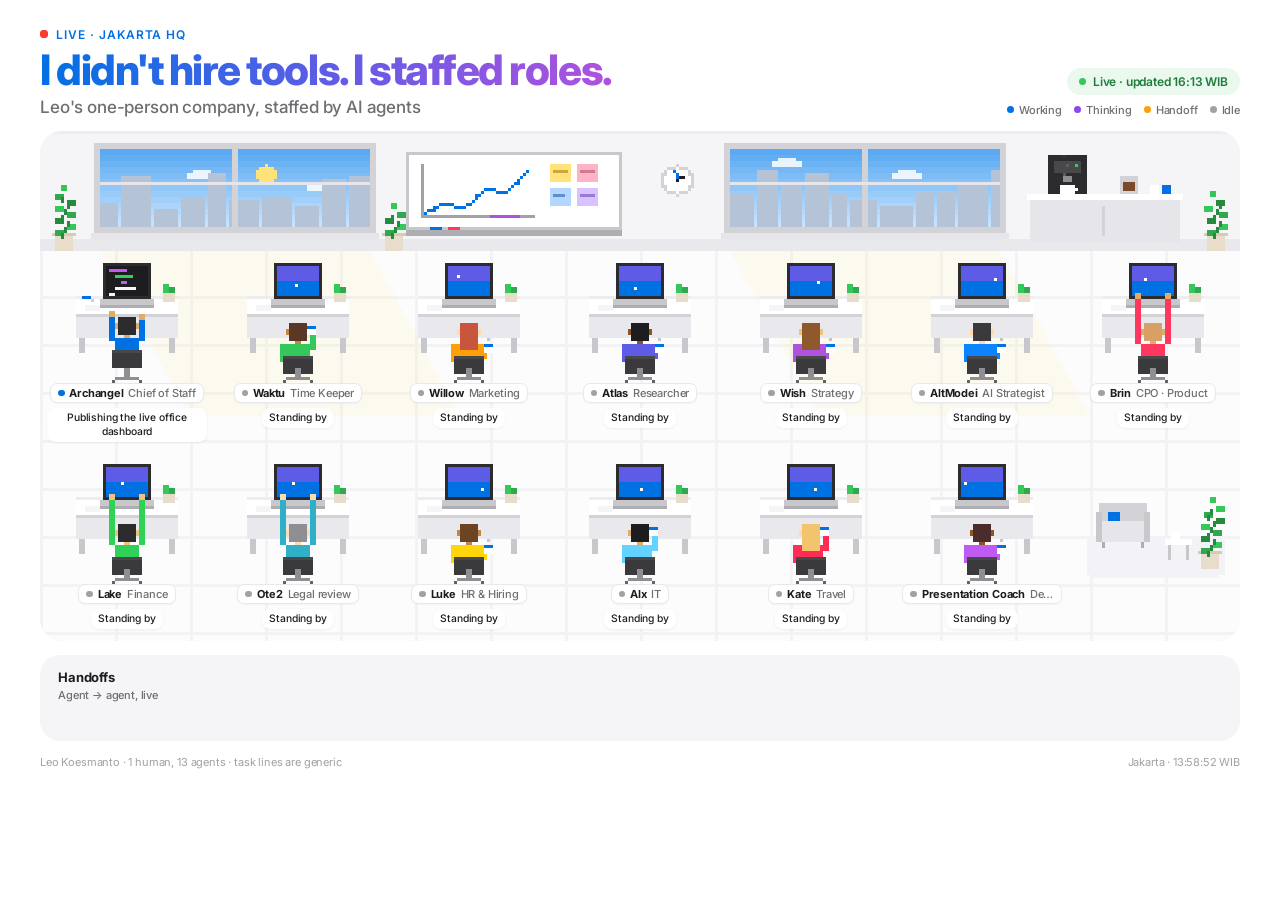
==== index.html @ 6a5eea76 "Agent office dashboard" ====
<!DOCTYPE html>
<html lang="en">
<head>
<meta charset="utf-8">
<meta name="viewport" content="width=device-width, initial-scale=1">
<title>The Office · I didn't hire tools. I staffed roles.</title>
<link rel="preconnect" href="https://fonts.googleapis.com">
<link rel="preconnect" href="https://fonts.gstatic.com" crossorigin>
<link href="https://fonts.googleapis.com/css2?family=Inter:wght@400;500;600;700;800&display=swap" rel="stylesheet">
<style>
  :root{--ink:#1D1D1F;--muted:#6E6E73;--faint:#A1A1A6;--accent:#0071E3;--card:#F5F5F7;--line:#E8E8ED;
        --working:#0071E3;--thinking:#8E44EF;--idle:#A1A1A6;--handoff:#FF9F0A}
  *{box-sizing:border-box;margin:0;padding:0}
  html,body{background:#fff;color:var(--ink)}
  body{font-family:-apple-system,BlinkMacSystemFont,"SF Pro Display","SF Pro Text","Inter","Helvetica Neue",Arial,sans-serif;
       -webkit-font-smoothing:antialiased;letter-spacing:-0.01em}
  .wrap{max-width:1280px;margin:0 auto;padding:22px 40px 18px;display:flex;flex-direction:column;gap:14px}

  header{display:flex;align-items:flex-end;justify-content:space-between;gap:24px}
  .eyebrow{display:inline-flex;align-items:center;gap:8px;font-size:12px;font-weight:600;color:var(--accent);
           text-transform:uppercase;letter-spacing:.08em;margin-bottom:6px}
  .live-dot{width:8px;height:8px;border-radius:50%;background:#FF3B30;position:relative}
  .live-dot::after{content:"";position:absolute;inset:0;border-radius:50%;background:#FF3B30;animation:ping 1.6s ease-out infinite}
  h1{font-size:42px;line-height:1.05;font-weight:800;letter-spacing:-0.035em;
     background:linear-gradient(90deg,#0071E3 0%,#5E5CE6 50%,#AF52DE 100%);
     -webkit-background-clip:text;background-clip:text;color:transparent;padding-bottom:3px}
  .sub{font-size:17px;color:var(--muted);font-weight:500;margin-top:2px}
  .side{display:flex;flex-direction:column;align-items:flex-end;gap:8px}
  .badge{display:inline-flex;align-items:center;gap:7px;font-size:12px;font-weight:600;padding:6px 12px;border-radius:999px;
         background:var(--card);color:var(--muted);white-space:nowrap}
  .badge i{width:7px;height:7px;border-radius:50%;background:var(--faint)}
  .badge.live{color:#1E7D3A;background:#EAF8EE}.badge.live i{background:#34C759;animation:blink 1.4s infinite}
  .legend{display:flex;gap:12px;font-size:11px;color:var(--muted);font-weight:500}
  .legend span{display:inline-flex;align-items:center;gap:5px}
  .legend i{width:7px;height:7px;border-radius:50%}

  /* Scene */
  .scene-scroll{border-radius:22px;overflow:hidden;background:var(--card);padding:0}
  .scene{position:relative;max-width:1200px;margin:0 auto;container-type:inline-size}
  canvas{display:block;width:100%;height:auto;aspect-ratio:400/170;image-rendering:pixelated;image-rendering:crisp-edges}
  .labels{position:absolute;inset:0;pointer-events:none}
  canvas.top{position:absolute;inset:0;pointer-events:none;height:100%}
  .lab{position:absolute;display:flex;flex-direction:column;align-items:center;gap:.35cqw;padding:0 .5cqw}
  .np{display:inline-flex;align-items:center;gap:.4cqw;max-width:100%;background:#fff;border:1px solid var(--line);
      border-radius:.6cqw;padding:.18cqw .6cqw;font-size:clamp(7px,.92cqw,12px);white-space:nowrap;
      box-shadow:0 1px 2px rgba(0,0,0,.04);transition:box-shadow .3s,border-color .3s}
  .np b{font-weight:700;letter-spacing:-0.02em}
  .np span{color:var(--muted);font-weight:500;overflow:hidden;text-overflow:ellipsis}
  .np i{width:.55cqw;height:.55cqw;min-width:5px;min-height:5px;border-radius:50%;background:var(--idle);flex:none}
  .lab[data-s="working"] .np i{background:var(--working);animation:blink 1s infinite}
  .lab[data-s="thinking"] .np i{background:var(--thinking)}
  .lab[data-s="handoff"] .np i{background:var(--handoff);animation:blink .6s infinite}
  .lab.flash .np{border-color:#0071E3;box-shadow:0 0 0 2px rgba(0,113,227,.25)}
  .cap{position:relative;max-width:100%;background:rgba(255,255,255,.9);border-radius:.7cqw;padding:.3cqw .65cqw;
       font-size:clamp(7px,.86cqw,11px);line-height:1.3;font-weight:500;color:var(--ink);text-align:center;
       display:-webkit-box;-webkit-line-clamp:2;-webkit-box-orient:vertical;overflow:hidden;
       box-shadow:0 1px 3px rgba(0,0,0,.06);transition:opacity .35s,transform .35s}
  .cap.out{opacity:0;transform:translateY(3px)}
  .lab[data-s="handoff"] .cap{color:#B25E00}

  /* Feed */
  .feed{background:var(--card);border-radius:20px;padding:12px 18px;display:flex;gap:20px;align-items:flex-start}
  .feed h2{font-size:13px;font-weight:700;min-width:118px;padding-top:2px}
  .feed h2 small{display:block;font-size:11px;color:var(--muted);font-weight:500;margin-top:3px}
  .stream{flex:1;list-style:none;display:flex;flex-direction:column;gap:4px;height:62px;overflow:hidden}
  .stream li{display:flex;align-items:center;gap:10px;font-size:13px;font-weight:500;animation:slide .5s ease both;white-space:nowrap}
  .stream li .t{font-size:11px;color:var(--faint);font-variant-numeric:tabular-nums;width:72px;flex:none}
  .stream li b{font-weight:700}.stream li .arr{color:var(--accent);font-weight:700}
  .stream li .msg{color:var(--muted);overflow:hidden;text-overflow:ellipsis}
  .stream li:nth-child(2){opacity:.65}.stream li:nth-child(3){opacity:.35}
  footer{display:flex;justify-content:space-between;font-size:11px;color:var(--faint)}
  .hint{display:none}

  @keyframes ping{0%{transform:scale(1);opacity:.7}100%{transform:scale(2.6);opacity:0}}
  @keyframes blink{0%,100%{opacity:1}50%{opacity:.3}}
  @keyframes slide{from{opacity:0;transform:translateY(-8px)}to{opacity:1;transform:none}}

  @media (max-width:900px){
    .wrap{padding:20px 16px}
    header{flex-direction:column;align-items:flex-start;gap:12px}
    .side{align-items:flex-start}
    h1{font-size:34px}.sub{font-size:15px}
    .scene-scroll{overflow-x:auto;-webkit-overflow-scrolling:touch}
    .scene{min-width:880px}
    .hint{display:block;font-size:11px;color:var(--faint);margin-top:-6px}
    .feed{flex-direction:column;gap:6px}
    .stream{height:auto;max-height:96px}
    .stream li{white-space:normal;flex-wrap:wrap;gap:2px 8px;font-size:12.5px}
    .stream li .t{width:auto}
    footer{flex-direction:column;gap:4px}
  }
</style>
</head>
<body>
<div class="wrap">
  <header>
    <div>
      <div class="eyebrow"><span class="live-dot"></span>Live · Jakarta HQ</div>
      <h1>I didn't hire tools. I staffed roles.</h1>
      <p class="sub">Leo's one-person company, staffed by AI agents</p>
    </div>
    <div class="side">
      <span class="badge" id="badge"><i></i><span id="badgeText">Demo data</span></span>
      <div class="legend">
        <span><i style="background:var(--working)"></i>Working</span>
        <span><i style="background:var(--thinking)"></i>Thinking</span>
        <span><i style="background:var(--handoff)"></i>Handoff</span>
        <span><i style="background:var(--idle)"></i>Idle</span>
      </div>
    </div>
  </header>

  <div class="scene-scroll">
    <div class="scene" id="scene">
      <canvas id="cv" width="400" height="170" aria-label="Pixel-art office with 13 AI agents at their desks"></canvas>
      <div class="labels" id="labels"></div>
      <canvas id="cv2" class="top" width="400" height="170" aria-hidden="true"></canvas>
    </div>
  </div>
  <div class="hint">← Swipe to explore the office →</div>

  <section class="feed">
    <h2>Handoffs<small>Agent → agent, live</small></h2>
    <ul class="stream" id="stream"></ul>
  </section>
  <footer><span>Leo Koesmanto · 1 human, 13 agents · task lines are generic</span><span id="clock"></span></footer>
</div>

<script>
/* =========================================================================
   Data layer
   Source of truth: status.json (see status.schema.md), polled every 60 s.
   Falls back to a built-in demo generator if the file is missing/invalid,
   or when ?demo=1. Optional: ?status=<url> to point at another file,
   ?hour=<0-23> to preview the window light at another time of day.
   ========================================================================= */
const params = new URLSearchParams(location.search);
const FORCE_DEMO = params.get("demo") === "1";
const STATUS_URL = params.get("status") || "status.json";
const POLL_MS = 60000;
const STATES = ["working", "thinking", "idle"];

const AGENTS = [
  {id:"archangel",name:"Archangel",role:"Chief of Staff",look:{hair:"#2C2C2E",shirt:"#0071E3",skin:"#E0AC69",pants:"#1D1D1F"}},
  {id:"waktu",name:"Waktu",role:"Time Keeper",look:{hair:"#5A3825",shirt:"#34C759",skin:"#C68642",pants:"#3A3A3C"}},
  {id:"willow",name:"Willow",role:"Marketing",look:{hair:"#C8553D",shirt:"#FF9F0A",skin:"#FFDBAC",pants:"#48484A",long:1}},
  {id:"atlas",name:"Atlas",role:"Researcher",look:{hair:"#1D1D1F",shirt:"#5E5CE6",skin:"#8D5524",pants:"#2C2C2E"}},
  {id:"wish",name:"Wish",role:"Strategy",look:{hair:"#8E5A2B",shirt:"#AF52DE",skin:"#F1C27D",pants:"#1D1D1F",long:1}},
  {id:"altmodei",name:"AltModei",role:"AI Strategist",look:{hair:"#3A3A3C",shirt:"#0A84FF",skin:"#FFDBAC",pants:"#48484A"}},
  {id:"brin",name:"Brin",role:"CPO · Product",look:{hair:"#D9A066",shirt:"#FF375F",skin:"#E0AC69",pants:"#2C2C2E"}},
  {id:"lake",name:"Lake",role:"Finance",look:{hair:"#2C2C2E",shirt:"#30D158",skin:"#F1C27D",pants:"#1D1D1F"}},
  {id:"ote2",name:"Ote2",role:"Legal review",look:{hair:"#8E8E93",shirt:"#30B0C7",skin:"#FFDBAC",pants:"#1D1D1F"}},
  {id:"luke",name:"Luke",role:"HR & Hiring",look:{hair:"#6B4423",shirt:"#FFD60A",skin:"#C68642",pants:"#3A3A3C"}},
  {id:"alx",name:"Alx",role:"IT",look:{hair:"#1D1D1F",shirt:"#64D2FF",skin:"#E0AC69",pants:"#2C2C2E"}},
  {id:"kate",name:"Kate",role:"Travel",look:{hair:"#F2C46D",shirt:"#FF2D55",skin:"#FFDBAC",pants:"#48484A",long:1}},
  {id:"coach",name:"Presentation Coach",role:"Decks & talks",look:{hair:"#4A2C2A",shirt:"#BF5AF2",skin:"#8D5524",pants:"#1D1D1F"}},
];

const DEMO_TASKS = {
  archangel:["Triaging the inbox, 3 items flagged for Leo","Drafting replies for review","Reordering today's top 3 priorities","Preparing tomorrow's morning brief","Summarizing a long thread into 4 bullets"],
  waktu:["Logging hours to this week's timesheet","Resolving a calendar conflict","Compiling the weekly hours summary","Blocking focus time this afternoon"],
  willow:["Drafting a LinkedIn post on AI teams","Writing 3 hook variations","Scheduling Tuesday's post for 08:00 WIB","Turning a talk into a carousel"],
  atlas:["Scanning sources on agent workflows","Compiling a market landscape brief","Fact-checking stats for a draft","Summarizing industry reports"],
  wish:["Mapping options for Q4 priorities","Pressure-testing a pricing idea","Drafting a one-page strategy memo","Scoring opportunities on impact/effort"],
  altmodei:["Reviewing this week's model releases","Picking the next workflow to automate","Benchmarking two approaches","Weighing cost vs. quality trade-offs"],
  brin:["Prioritizing the product backlog","Drafting a feature spec","Writing user stories for next sprint","Reviewing feedback themes"],
  lake:["Categorizing this week's expenses","Updating the cash-flow forecast","Preparing an invoice draft","Budget vs. actuals summary"],
  ote2:["Reviewing a standard NDA template","Flagging clauses for a closer look","Summarizing terms in plain language","Checking terms against a checklist"],
  luke:["Drafting a job description","Screening applications vs. criteria","Preparing interview questions","Updating the onboarding checklist"],
  alx:["Checking backups: all green","Updating apps to latest versions","Auditing connected app permissions","Setting up a new integration"],
  kate:["Comparing flight options","Shortlisting hotels near the venue","Building a day-by-day itinerary","Checking entry requirements"],
  coach:["Restructuring a keynote into 3 acts","Tightening 18 slides down to 12","Writing speaker notes","Polishing the deck, minimal style"],
};
const DEMO_HANDOFFS = [
  ["atlas","wish","research brief ready"],["wish","brin","Q4 priorities memo"],["archangel","waktu","reschedule request"],
  ["willow","archangel","post draft for review"],["altmodei","alx","new automation to set up"],["lake","archangel","invoice for approval"],
  ["ote2","archangel","redline summary"],["luke","waktu","book candidate calls"],["kate","waktu","add trip to calendar"],
  ["atlas","willow","stats fact-checked"],["coach","willow","carousel from the talk"],["brin","atlas","research feedback themes"],
  ["archangel","coach","deck needed for Friday"],["wish","altmodei","which workflow next?"],["waktu","lake","hours for monthly report"],
  ["alx","archangel","access review complete"],["atlas","coach","data points for slide 6"],["altmodei","wish","model cost comparison"],
];

/* ---------- helpers ---------- */
const TZ = "Asia/Jakarta";
const fmtHM = new Intl.DateTimeFormat("en-GB",{timeZone:TZ,hour:"2-digit",minute:"2-digit",hour12:false});
const fmtHMS = new Intl.DateTimeFormat("en-GB",{timeZone:TZ,hour:"2-digit",minute:"2-digit",second:"2-digit",hour12:false});
const pick = a => a[Math.floor(Math.random()*a.length)];
const hash = n => { const x = Math.sin(n*12.9898+78.233)*43758.5453; return x-Math.floor(x); };
function jakartaHour(){
  if (params.has("hour")) return parseFloat(params.get("hour"));
  const [h,m] = fmtHM.format(new Date()).split(":").map(Number); return h + m/60;
}
const nowS = () => performance.now()/1000;

/* ---------- layout (logical pixel space 400 x 170) ---------- */
const W=400, H=170, CW=W/7, ROWS=[55,122], CY=108, SPEED=52;
const byId = {};
AGENTS.forEach((a,i)=>{
  const row = i<7?0:1, col = i<7?i:i-7;
  Object.assign(a,{cx:Math.round(CW*(col+.5)), dy:ROWS[row], row, phase:hash(i+1)*10, seed:i*17+3,
    state:"idle", task:"", walker:null, folderUntil:0, nextDemo:0, flashUntil:0});
  byId[a.id]=a;
});

/* ---------- labels (HTML overlay: nameplate + task caption) ---------- */
const labelsEl = document.getElementById("labels");
AGENTS.forEach(a=>{
  const el = document.createElement("div");
  el.className="lab";
  el.style.left = ((a.cx-CW/2)/W*100)+"%";
  el.style.width = (CW/W*100)+"%";
  el.style.top = ((a.dy+29)/H*100)+"%";
  el.innerHTML = `<div class="np"><i></i><b></b><span></span></div><div class="cap"></div>`;
  labelsEl.appendChild(el);
  a.el=el; a.capEl=el.querySelector(".cap"); a.nameEl=el.querySelector("b"); a.roleEl=el.querySelector(".np span");
});
function renderLabel(a){
  const s = a.walker ? "handoff" : a.state;
  if (a.el.dataset.s!==s) a.el.dataset.s=s;
  if (a.nameEl.textContent!==a.name) a.nameEl.textContent=a.name;
  if (a.roleEl.textContent!==a.role) a.roleEl.textContent=a.role;
  let cap = a.task;
  if (a.walker) cap = a.walker.phase==="back" ? "Back to desk…" : `→ ${byId[a.walker.to].name}: ${a.walker.label}`;
  if (a.shownCap!==cap){
    a.shownCap=cap; a.capEl.classList.add("out");
    clearTimeout(a.capT); a.capT=setTimeout(()=>{a.capEl.textContent=cap;a.capEl.classList.remove("out");},300);
  }
  a.el.classList.toggle("flash", nowS()<a.flashUntil);
}

/* ---------- feed ---------- */
const stream = document.getElementById("stream");
function feedAdd(from,to,label,atDate){
  const li=document.createElement("li");
  const f=byId[from]?.name||from, t=byId[to]?.name||to;
  li.innerHTML=`<span class="t"></span><b></b><span class="arr">→</span><b></b><span class="msg"></span>`;
  li.querySelector(".t").textContent=fmtHM.format(atDate||new Date())+" WIB";
  li.querySelectorAll("b")[0].textContent=f; li.querySelectorAll("b")[1].textContent=t;
  li.querySelector(".msg").textContent=label;
  stream.prepend(li);
  while(stream.children.length>3) stream.lastChild.remove();
}

/* ---------- handoff walking ---------- */
const queue=[], walkers=[];
function enqueueHandoff(h){ if(byId[h.from]&&byId[h.to]&&h.from!==h.to) queue.push(h); }
function busy(id){ return !!byId[id].walker || walkers.some(w=>w.to===id); }
function startQueued(){
  for(let i=0;i<queue.length && walkers.length<3;i++){
    const h=queue[i]; if(busy(h.from)||busy(h.to)) continue;
    queue.splice(i--,1);
    const a=byId[h.from], b=byId[h.to];
    const sy=a.dy+28, ty=b.dy+24;
    const path=[{x:a.cx,y:sy},{x:a.cx+22,y:sy},{x:a.cx+22,y:CY},{x:b.cx+22,y:CY},{x:b.cx+22,y:ty}];
    const w={...h, path, pts:path, i:0, x:path[0].x, y:path[0].y, phase:"go", giveT:0, dir:"d", moving:true};
    a.walker=w; walkers.push(w);
  }
}
function stepWalker(w,dt){
  if(w.phase==="give"){
    w.moving=false; w.dir="l"; w.giveT+=dt;
    if(w.giveT>=1.4){
      w.phase="back"; w.pts=w.path.slice().reverse(); w.i=0;
      const b=byId[w.to]; b.folderUntil=nowS()+8; b.flashUntil=nowS()+1.6;
      if(w.addFeed!==false) feedAdd(w.from,w.to,w.label,w.at?new Date(w.at):new Date());
    }
    return;
  }
  const tgt=w.pts[w.i+1];
  if(!tgt){
    if(w.phase==="go"){ w.phase="give"; w.giveT=0; }
    else { byId[w.from].walker=null; walkers.splice(walkers.indexOf(w),1); }
    return;
  }
  const dx=tgt.x-w.x, dy=tgt.y-w.y, d=Math.hypot(dx,dy), s=SPEED*dt;
  if(Math.abs(dx)>Math.abs(dy)) w.dir=dx>0?"r":"l"; else w.dir=dy>0?"d":"u";
  w.moving=true;
  if(d<=s){ w.x=tgt.x; w.y=tgt.y; w.i++; } else { w.x+=dx/d*s; w.y+=dy/d*s; }
}

/* ---------- source: live status.json ---------- */
let mode=null, liveLoadedOnce=false; const seen=new Set();
const badge=document.getElementById("badge"), badgeText=document.getElementById("badgeText");
function setBadge(live, updated){
  badge.classList.toggle("live",live);
  badgeText.textContent = live ? `Live · updated ${fmtHM.format(updated)} WIB` : "Demo data";
}
function applyStatus(j){
  for(const s of (j.agents||[])){
    const a = byId[s.id] || AGENTS.find(x=>x.name.toLowerCase()===String(s.name||"").toLowerCase());
    if(!a) continue;
    if(typeof s.name==="string" && s.name) a.name=s.name.slice(0,40);
    if(typeof s.role==="string" && s.role) a.role=s.role.slice(0,40);
    if(STATES.includes(s.state)) a.state=s.state;
    if(typeof s.task==="string") a.task=s.task.slice(0,140);
  }
  const hs=(j.handoffs||[]).filter(h=>h&&byId[h.from]&&byId[h.to])
     .sort((x,y)=>new Date(x.at||0)-new Date(y.at||0));
  const fresh=hs.filter(h=>{const k=`${h.from}|${h.to}|${h.at}|${h.label}`; if(seen.has(k))return false; seen.add(k); return true;});
  if(!liveLoadedOnce){
    stream.innerHTML="";
    fresh.forEach(h=>feedAdd(h.from,h.to,String(h.label||"handoff").slice(0,80),h.at?new Date(h.at):null));
    fresh.slice(-2).forEach(h=>enqueueHandoff({from:h.from,to:h.to,label:String(h.label||"handoff").slice(0,80),at:h.at,addFeed:false}));
  } else {
    fresh.forEach(h=>enqueueHandoff({from:h.from,to:h.to,label:String(h.label||"handoff").slice(0,80),at:h.at}));
  }
  liveLoadedOnce=true;
  const upd = new Date(j.updated_at); setBadge(true, isNaN(upd)?new Date():upd);
}
async function poll(){
  if(FORCE_DEMO){ startDemo(); return; }
  try{
    const r=await fetch(STATUS_URL+(STATUS_URL.includes("?")?"&":"?")+"t="+Date.now(),{cache:"no-store"});
    if(!r.ok) throw new Error("HTTP "+r.status);
    const j=await r.json();
    if(!j || !Array.isArray(j.agents)) throw new Error("bad schema");
    if(mode!=="live"){ mode="live"; queue.length=0; }
    applyStatus(j);
  }catch(e){
    // Missing/invalid file: if we've never had live data, run the demo; otherwise keep last live snapshot.
    if(!liveLoadedOnce) startDemo();
  }
}

/* ---------- source: demo generator ---------- */
let nextDemoHandoff=0;
function startDemo(){
  if(mode==="demo") return;
  mode="demo"; setBadge(false);
  const init=["working","thinking","working","working","idle","thinking","working","working","idle","thinking","working","idle","working"];
  AGENTS.forEach((a,i)=>{ a.state=init[i]; a.task=DEMO_TASKS[a.id][i%DEMO_TASKS[a.id].length]; a.nextDemo=nowS()+2+hash(i)*5; });
  nextDemoHandoff=nowS()+0.4;
  const t0=Date.now();
  [["lake","archangel","invoice for approval",190000],["ote2","archangel","redline summary",95000]]
    .forEach(h=>feedAdd(h[0],h[1],h[2],new Date(t0-h[3])));
}
function demoTick(){
  if(mode!=="demo") return;
  const t=nowS();
  AGENTS.forEach(a=>{
    if(a.walker||t<a.nextDemo) return;
    const pool=DEMO_TASKS[a.id]; a.task=pool[(pool.indexOf(a.task)+1)%pool.length];
    if(Math.random()<.4) a.state=pick(["working","working","working","thinking","thinking","idle"]);
    a.nextDemo=t+4+Math.random()*4;
  });
  if(t>=nextDemoHandoff){
    const opts=DEMO_HANDOFFS.filter(h=>!busy(h[0])&&!busy(h[1]));
    if(opts.length && walkers.length+queue.length<3){ const h=pick(opts); enqueueHandoff({from:h[0],to:h[1],label:h[2]}); }
    nextDemoHandoff=t+3.5+Math.random()*2.5;
  }
}

/* =========================================================================
   Renderer (procedural pixel art, no external assets)
   ========================================================================= */
const cv=document.getElementById("cv"), ctxBase=cv.getContext("2d");
const cvTop=document.getElementById("cv2"), ctxTop=cvTop.getContext("2d");
let ctx=ctxBase;
function R(x,y,w,h,c){ ctx.fillStyle=c; ctx.fillRect(Math.round(x),Math.round(y),w,h); }
function disc(cx,cy,r,c){ for(let y=-r;y<=r;y++){ const w=Math.round(Math.sqrt(r*r-y*y)); R(cx-w,cy+y,2*w+1,1,c);} }
function lerpC(a,b,t){ const p=s=>[1,3,5].map(i=>parseInt(s.slice(i,i+2),16)); const A=p(a),B=p(b);
  return "rgb("+A.map((v,i)=>Math.round(v+(B[i]-v)*t)).join(",")+")"; }

function skyFor(h){
  if(h>=7 && h<16.5) return {top:"#5AA9F2",bot:"#CFE8FF",city:"#B4C3D6",lit:0,sun:1};
  if(h>=16.5 && h<18.5) return {top:"#5B5FC7",bot:"#FFB07A",city:"#7A6A92",lit:.3,sun:1};
  if(h>=5 && h<7) return {top:"#7FA6E8",bot:"#FFD3B0",city:"#8E9AB8",lit:.15,sun:1};
  return {top:"#0B1530",bot:"#2A3A66",city:"#18213D",lit:.6,sun:0};
}
function drawWindow(x,y,w,h,t,hour,k){
  const s=skyFor(hour);
  R(x-2,y-2,w+4,h+4,"#D2D2D7");
  for(let i=0;i<h;i+=2) R(x,y+i,w,2,lerpC(s.top,s.bot,i/h));
  ctx.save(); ctx.beginPath(); ctx.rect(x,y,w,h); ctx.clip();
  if(s.sun){ const sx=x+8+((hour-5)/14)*(w-16)*(k===0?1:0)+(k?-100:0); disc(sx, y+7+Math.abs(hour-12)*.6, 3, "#FFE27A"); }
  else { if(k===1){ disc(x+w-14,y+7,3,"#F5F5F7"); disc(x+w-13,y+6,2,lerpC(s.top,s.bot,.2)); }
         for(let i=0;i<14;i++) if(hash(i+k*50)>.3) R(x+hash(i*3+k)*w, y+hash(i*7+k)*h*.5,1,1,(Math.sin(t*2+i)>-.3)?"#FFFFFF":"#8899BB"); }
  if(s.sun){ for(let c=0;c<3;c++){ const cxp=x+((t*2.2+c*40+k*25)%(w+30))-15, cyp=y+4+c*4;
      R(cxp,cyp,10,2,"rgba(255,255,255,.85)"); R(cxp+2,cyp-1,6,1,"rgba(255,255,255,.85)"); } }
  let bx=x;
  for(let i=0;bx<x+w;i++){ const bw=5+Math.floor(hash(i+k*31)*7), bh=6+Math.floor(hash(i*5+k*13)*14);
    R(bx,y+h-bh,bw,bh,s.city);
    if(s.lit) for(let wy=y+h-bh+2;wy<y+h-1;wy+=3) for(let wx=bx+1;wx<bx+bw-1;wx+=2) if(hash(wx*7+wy*13)<s.lit) R(wx,wy,1,1,"#FFE08A");
    bx+=bw+1; }
  ctx.restore();
  R(x+Math.floor(w/2)-1,y,2,h,"#D2D2D7"); R(x,y+Math.floor(h*.45),w,1,"#E5E5EA");
  R(x-3,y+h+2,w+6,2,"#E5E5EA");
}
function drawPlant(x,base,size,t){
  const sway=Math.round(Math.sin(t*1.1+x)*.6);
  R(x-3,base-5,6,5,"#E8DCCB"); R(x-4,base-6,8,1,"#D8CBB6");
  const g=["#2FA84F","#34C759","#248A3D"];
  for(let i=0;i<size;i++){ const ly=base-7-i*2, lx=x+(i%2?1:-3)+(i>size/2?sway:0);
    R(lx,ly,3,2,g[i%3]); R(x-0+(i%3)-1,ly+1,1,2,"#248A3D"); }
  R(x-1+sway,base-8-size*2,2,2,"#34C759");
}
function drawClock(cx,cy){
  disc(cx,cy,5,"#D2D2D7"); disc(cx,cy,4,"#FFFFFF");
  const [h,m]=fmtHM.format(new Date()).split(":").map(Number);
  const hand=(ang,len,c)=>{ for(let k=1;k<=len;k++) R(cx+Math.round(Math.sin(ang)*k),cy-Math.round(Math.cos(ang)*k),1,1,c); };
  hand((h%12+m/60)/12*Math.PI*2,2,"#1D1D1F"); hand(m/60*Math.PI*2,3,"#0071E3"); R(cx,cy,1,1,"#1D1D1F");
}
function drawRoom(t,hour){
  R(0,0,W,40,"#F5F5F7"); R(0,0,W,1,"#EDEDF0"); R(0,36,W,4,"#E8E8ED");
  R(0,40,W,H-40,"#FCFCFD");
  for(let x=0;x<W;x+=25) R(x,40,1,H-40,"#F3F3F6");
  for(let y=55;y<H;y+=16) R(0,y,W,1,"#F3F3F6");
  const s=skyFor(hour);
  if(s.sun){ ctx.fillStyle=hour>=16.5?"rgba(255,176,122,.10)":"rgba(255,226,122,.10)";
    [[20,90],[230,90]].forEach(([x,w])=>{ ctx.beginPath(); ctx.moveTo(x,40); ctx.lineTo(x+w,40); ctx.lineTo(x+w+30,95); ctx.lineTo(x+30,95); ctx.fill(); }); }
  drawWindow(20,6,90,26,t,hour,0);
  drawWindow(230,6,90,26,t,hour,1);
  // whiteboard
  R(122,7,72,26,"#C7C7CC"); R(123,8,70,24,"#FFFFFF");
  const pts=[[127,27],[134,24],[141,25],[148,19],[155,20],[162,13]];
  for(let i=0;i<pts.length-1;i++){ const [x1,y1]=pts[i],[x2,y2]=pts[i+1]; for(let k=0;k<=8;k++) R(x1+(x2-x1)*k/8,y1+(y2-y1)*k/8,1,1,"#0071E3"); }
  R(127,28,38,1,"#A1A1A6"); R(127,11,1,17,"#A1A1A6");
  R(170,11,7,6,"#FFE27A"); R(179,11,7,6,"#FFB3C7"); R(170,19,7,6,"#B3D7FF"); R(179,19,7,6,"#D8C2FF");
  R(171,13,5,1,"#C9A93A"); R(180,13,5,1,"#D07A92"); R(171,21,4,1,"#5E8FCC"); R(180,21,5,1,"#9A7BD1");
  R(150,28,10,1,"#AF52DE"); R(122,33,72,2,"#AEAEB2"); R(130,32,4,1,"#0071E3"); R(136,32,4,1,"#FF375F");
  drawClock(212,16);
  // coffee station
  R(330,22,50,15,"#E5E5EA"); R(329,21,52,2,"#FFFFFF"); R(354,25,1,10,"#D2D2D7");
  R(336,8,13,13,"#2C2C2E"); R(338,10,9,4,"#48484A"); R(345,11,1,1,(Math.floor(t*2)%2)?"#30D158":"#1E7D3A");
  R(341,15,3,2,"#8E8E93"); R(340,18,5,3,"#FFFFFF"); R(345,19,1,1,"#FFFFFF");
  for(let k=0;k<3;k++){ const sy=17-((t*6+k*3)%8); R(341+((k+Math.floor(t*3))%2),sy-1,1,1,"rgba(160,160,170,"+(.5-(17-sy)/18)+")"); }
  R(360,15,6,6,"#D2D2D7"); R(361,17,4,3,"#7A4A2A"); R(370,18,3,3,"#FFFFFF"); R(374,18,3,3,"#0071E3");
  drawPlant(8,40,7,t); drawPlant(392,40,6,t); drawPlant(118,40,4,t);
}
function drawLounge(t){
  const x=CW*6+6;
  R(x,136,46,12,"#F2F2F7"); R(x+2,135,42,1,"#F2F2F7"); R(x+2,148,42,1,"#F2F2F7");
  R(x+4,124,16,6,"#D2D2D7"); R(x+4,130,16,7,"#E5E5EA"); R(x+3,127,2,10,"#C7C7CC"); R(x+19,127,2,10,"#C7C7CC"); R(x+7,127,4,3,"#0071E3"); R(x+5,137,1,2,"#AEAEB2"); R(x+18,137,1,2,"#AEAEB2");
  R(x+26,136,9,2,"#FFFFFF"); R(x+27,138,1,5,"#C7C7CC"); R(x+33,138,1,5,"#C7C7CC"); R(x+28,134,3,2,"#FFFFFF");
  drawPlant(x+41,146,8,t);
}

/* screens */
function drawScreen(a,t){
  const x=a.cx-7,y=a.dy-10,w=14,h=10;
  if(a.state==="working"){
    R(x,y,w,h,"#1D1D1F");
    const scroll=Math.floor(t*3+a.phase), cols=["#64D2FF","#BF5AF2","#30D158","#FFD60A","#F5F5F7"];
    for(let i=0;i<4;i++){ const n=scroll+i, ind=Math.floor(hash(a.seed+n*3)*3)*2, len=2+Math.floor(hash(a.seed*7+n)*(10-ind));
      R(x+1+ind,y+1+i*2,len,1,cols[Math.floor(hash(n+a.seed)*5)]); }
    if(Math.floor(t*2)%2) R(x+1,y+9,2,1,"#F5F5F7");
    if(hash(Math.floor(t*12)+a.seed)>.85){ ctx.fillStyle="rgba(255,255,255,.10)"; ctx.fillRect(x,y,w,h); }
  } else if(a.state==="thinking"){
    R(x,y,w,h,"#F5F5F7"); R(x+1,y+1,8,1,"#0071E3");
    for(let i=0;i<3;i++) R(x+1,y+3+i*2,[11,9,6][i],1,"#C7C7CC");
  } else {
    R(x,y,w,5,"#5E5CE6"); R(x,y+5,w,5,"#0071E3");
    const p=(t*5+a.phase*3)%20, bx=p<10?p:20-p; R(x+1+Math.round(bx*1.1),y+3+Math.round(Math.abs(Math.sin(t+a.phase))*4),1,1,"#FFFFFF");
  }
  if(a.walker){ ctx.fillStyle="rgba(0,0,0,.25)"; ctx.fillRect(x,y,w,h); }
}
function drawDesk(a,t){
  const {cx,dy}=a;
  R(cx-17,dy,34,6,"#FFFFFF"); R(cx-17,dy,34,1,"#EDEDF0"); R(cx-17,dy+6,34,8,"#E8E8ED"); R(cx-17,dy+6,34,1,"#D2D2D7");
  R(cx-16,dy+14,2,5,"#C7C7CC"); R(cx+14,dy+14,2,5,"#C7C7CC");
  R(cx-8,dy-11,16,12,"#2C2C2E"); drawScreen(a,t);
  R(cx-9,dy+1,18,2,"#C7C7CC"); R(cx-9,dy+3,18,1,"#AEAEB2");
  // desk plant + mug (mug hidden while sipping)
  R(cx+12,dy-1,4,3,"#E8DCCB"); R(cx+12,dy-4,2,3,"#34C759"); R(cx+14,dy-3,2,2,"#2FA84F");
  if(a.state!=="idle"||a.walker){ R(cx-15,dy,3,3,"#FFFFFF"); R(cx-15,dy,3,1,"#0071E3"); R(cx-12,dy+1,1,1,"#D2D2D7"); }
  R(cx-14,dy+3,5,2,"#F5F5F7");
  if(nowS()<a.folderUntil){ R(cx+6,dy+1,6,3,"#0071E3"); R(cx+6,dy+1,6,1,"#FFFFFF"); }
}
function drawSeated(a,t){
  const {cx,dy}=a, L=a.look;
  const chair=()=>{ R(cx-1,dy+24,2,3,"#8E8E93"); R(cx-4,dy+27,8,1,"#8E8E93"); R(cx-5,dy+28,1,1,"#636366"); R(cx+4,dy+28,1,1,"#636366"); };
  if(a.walker){ chair(); R(cx-5,dy+16,10,3,"#48484A"); R(cx-5,dy+18,10,6,"#3A3A3C"); R(cx-5,dy+18,10,1,"#48484A"); return; }
  const st=a.state, lean=st==="idle"?2:0, by=dy+lean;
  let tilt=0; if(st==="thinking") tilt=Math.sin(t*1.6+a.phase)>.5?1:0;
  // body
  R(cx-4,by+14,8,9,L.shirt);
  // head (back view)
  R(cx-3+tilt,by+7,6,6,L.hair); R(cx-4+tilt,by+9,1,2,L.skin); R(cx+3+tilt,by+9,1,2,L.skin); R(cx-1,by+13,2,1,L.skin);
  if(L.long) R(cx-3+tilt,by+13,6,3,L.hair);
  const arm=(x,y,h)=>R(x,y,2,h,L.shirt), hand=(x,y)=>R(x,y,2,2,L.skin);
  if(st==="working"){
    const k=Math.floor(t*9+a.phase*7), lh=hash(k+a.seed)>.5?1:0, rh=hash(k*3+a.seed)>.5?1:0;
    arm(cx-6,by+6+lh,9-lh); hand(cx-6,by+5+lh); arm(cx+4,by+6+rh,9-rh); hand(cx+4,by+5+rh);
  } else if(st==="thinking"){
    arm(cx-6,by+7,8); hand(cx-6,by+6);
    const sc=Math.floor(t*3)%2; arm(cx+4,by+9,6); hand(cx+3+tilt,by+7+sc);
  } else {
    const ph=(t+a.phase)%7, stretch=((t+a.phase*2)%11)<1.3;
    if(stretch){ arm(cx-6,by-1,15); hand(cx-6,by-3); arm(cx+4,by-1,15); hand(cx+4,by-3); }
    else {
      arm(cx-6,by+14,6);
      if(ph<1.6){ arm(cx+4,by+11,5); R(cx+3,by+8,3,3,"#FFFFFF"); R(cx+3,by+8,3,1,"#0071E3"); }
      else { arm(cx+4,by+14,5); R(cx+5,by+14,3,3,"#FFFFFF"); R(cx+5,by+14,3,1,"#0071E3");
        const sy=by+12-((t*4)%3); R(cx+6,sy,1,1,"rgba(160,160,170,.6)"); }
    }
  }
  // chair back (closest to camera)
  R(cx-5,by+18,10,6,"#3A3A3C"); R(cx-5,by+18,10,1,"#48484A"); chair();
}
function drawBubble(a,t){
  if(a.walker||a.state!=="thinking") return;
  const bx=a.cx+9, by=a.dy-17;
  R(bx+1,by,14,10,"#D2D2D7"); R(bx,by+1,16,8,"#D2D2D7");
  R(bx+2,by+1,12,8,"#FFFFFF"); R(bx+1,by+2,14,6,"#FFFFFF");
  R(a.cx+7,by+11,3,2,"#FFFFFF"); R(a.cx+5,by+14,2,2,"#FFFFFF");
  if(((t+a.phase)%6)<4){
    const act=Math.floor(t*3)%3;
    for(let i=0;i<3;i++) R(bx+3+i*4,by+4-(i===act?1:0),2,2,"#8E44EF");
  } else {
    R(bx+6,by+2,4,4,"#FFD60A"); R(bx+7,by+1,2,1,"#FFD60A"); R(bx+7,by+6,2,2,"#8E8E93");
    if(Math.floor(t*4)%2){ R(bx+4,by+2,1,1,"#FFD60A"); R(bx+11,by+2,1,1,"#FFD60A"); R(bx+8,by,0,0,"#FFD60A"); }
  }
}
function drawWalker(w,t){
  const a=byId[w.from], L=a.look, x=Math.round(w.x), y=Math.round(w.y);
  const step=w.moving?Math.floor(t*8)%2:0, carry=w.phase==="go"||(w.phase==="give"&&w.giveT<1.0);
  R(x-4,y,9,1,"rgba(0,0,0,.08)");
  R(x-3,y-6,2,6-(step?1:0),L.pants); R(x+1,y-6,2,6-(step?0:1),L.pants);
  R(x-3,y-1-(step?1:0),2,1,"#1D1D1F"); R(x+1,y-1-(step?0:1),2,1,"#1D1D1F");
  R(x-4,y-13,8,7,L.shirt);
  if(w.dir==="u"){ R(x-3,y-20,6,7,L.hair); }
  else {
    R(x-3,y-19,6,6,L.skin); R(x-3,y-20,6,2,L.hair);
    if(w.dir!=="r") R(x-3,y-19,1,3,L.hair); if(w.dir!=="l") R(x+2,y-19,1,3,L.hair);
    if(L.long){ R(x-4,y-19,1,6,L.hair); R(x+3,y-19,1,6,L.hair); }
    const e=w.dir==="l"?-1:w.dir==="r"?1:0;
    R(x-2+e,y-16,1,1,"#1D1D1F"); R(x+1+e,y-16,1,1,"#1D1D1F");
    if(w.dir==="d") R(x-1,y-14,2,1,"#E07A7A");
  }
  if(carry && w.dir!=="u"){
    const fx = w.phase==="give" ? x-4-Math.round((w.giveT/1.0)*6) : x-2+(w.dir==="l"?-2:w.dir==="r"?2:0);
    R(x-5,y-12,1,4,L.shirt); R(x+4,y-12,1,4,L.shirt);
    R(fx,y-11,6,4,"#0071E3"); R(fx,y-12,6,1,"#FFFFFF"); R(fx+1,y-10,4,1,"#64D2FF");
  } else if(carry){
    R(x-5,y-12,1,5,L.shirt); R(x+4,y-12,1,5,L.shirt); R(x-6,y-11,1,4,"#0071E3"); R(x+5,y-11,1,4,"#0071E3");
  } else {
    const sw=w.moving?(step?1:-1):0;
    R(x-5,y-13+sw,1,6,L.shirt); R(x+4,y-13-sw,1,6,L.shirt);
    R(x-5,y-7+sw,1,1,L.skin); R(x+4,y-7-sw,1,1,L.skin);
  }
  if(w.phase==="give" && w.giveT>1.0){ R(x-2,y-25,1,1,"#30D158"); R(x-1,y-24,1,1,"#30D158"); R(x,y-25,1,1,"#30D158"); R(x+1,y-26,1,1,"#30D158"); R(x+2,y-27,1,1,"#30D158"); }
}

/* ---------- main loop ---------- */
let last=nowS();
function frame(){
  const t=nowS(), dt=Math.min(.05,t-last); last=t;
  demoTick(); startQueued(); walkers.slice().forEach(w=>stepWalker(w,dt));
  const hour=jakartaHour();
  ctx.clearRect(0,0,W,H);
  drawRoom(t,hour);
  const items=[];
  AGENTS.forEach(a=>{ items.push({y:a.dy+14,f:()=>drawDesk(a,t)}); items.push({y:a.dy+27,f:()=>drawSeated(a,t)}); });
  items.push({y:126,f:()=>drawLounge(t)});
  items.sort((p,q)=>p.y-q.y).forEach(i=>i.f());
  // top layer (above the HTML captions): thought bubbles + walking agents
  ctx=ctxTop; ctx.clearRect(0,0,W,H);
  AGENTS.forEach(a=>drawBubble(a,t));
  walkers.slice().sort((p,q)=>p.y-q.y).forEach(w=>drawWalker(w,t));
  ctx=ctxBase;
  AGENTS.forEach(renderLabel);
  requestAnimationFrame(frame);
}
const clock=document.getElementById("clock");
const tickClock=()=>clock.textContent="Jakarta · "+fmtHMS.format(new Date())+" WIB";
tickClock(); setInterval(tickClock,1000);
poll(); setInterval(poll,POLL_MS);
requestAnimationFrame(frame);
</script>
</body>
</html>
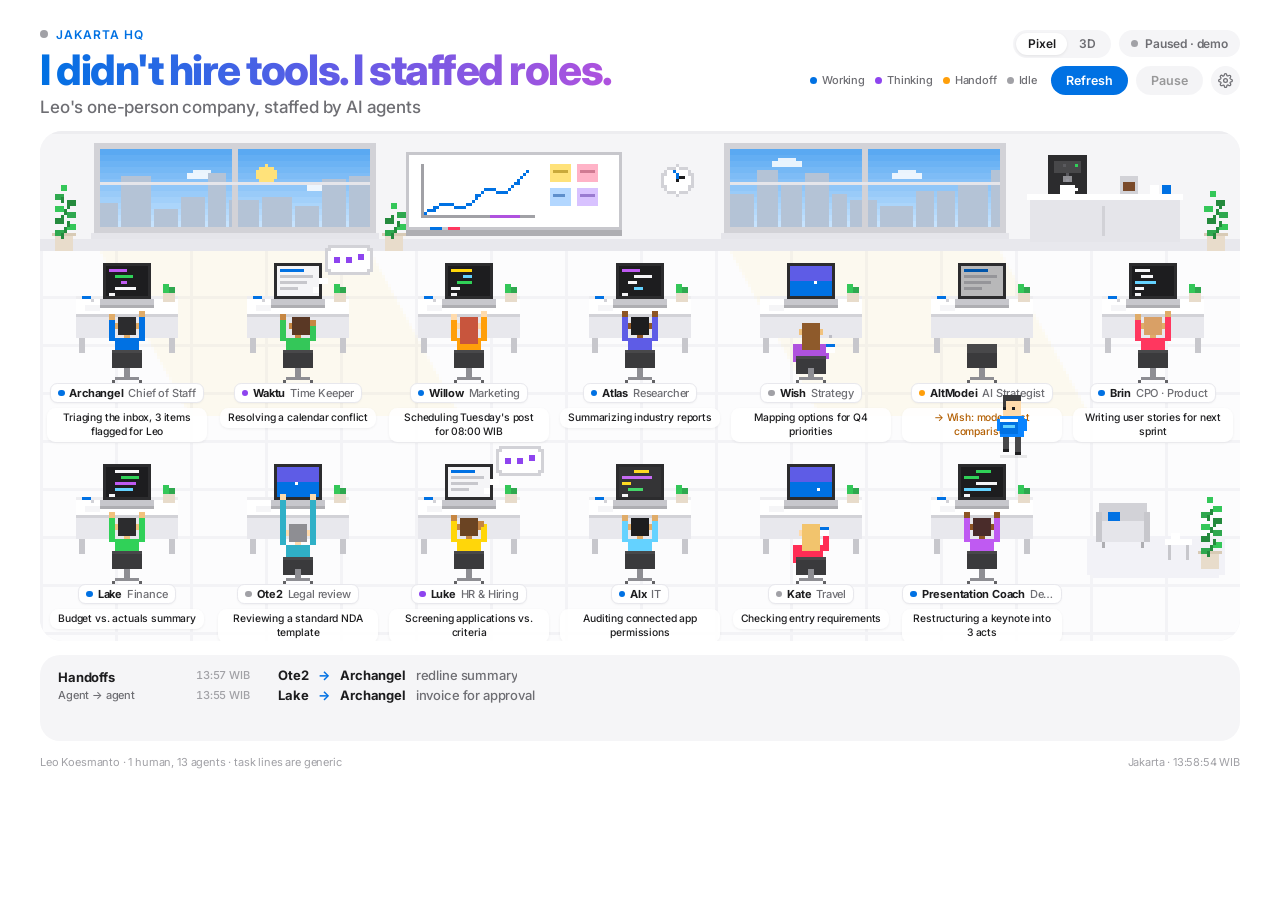
==== commit 0e6e4541: "Live controls: paused by default, Refresh/Pause, 2h auto-pause, webhook settings in localStorage; sh" ====
--- a/index.html
+++ b/index.html
@@ -7,35 +7,10 @@
 <link rel="preconnect" href="https://fonts.googleapis.com">
 <link rel="preconnect" href="https://fonts.gstatic.com" crossorigin>
 <link href="https://fonts.googleapis.com/css2?family=Inter:wght@400;500;600;700;800&display=swap" rel="stylesheet">
+<link rel="stylesheet" href="shared.css">
 <style>
-  :root{--ink:#1D1D1F;--muted:#6E6E73;--faint:#A1A1A6;--accent:#0071E3;--card:#F5F5F7;--line:#E8E8ED;
-        --working:#0071E3;--thinking:#8E44EF;--idle:#A1A1A6;--handoff:#FF9F0A}
-  *{box-sizing:border-box;margin:0;padding:0}
-  html,body{background:#fff;color:var(--ink)}
-  body{font-family:-apple-system,BlinkMacSystemFont,"SF Pro Display","SF Pro Text","Inter","Helvetica Neue",Arial,sans-serif;
-       -webkit-font-smoothing:antialiased;letter-spacing:-0.01em}
-  .wrap{max-width:1280px;margin:0 auto;padding:22px 40px 18px;display:flex;flex-direction:column;gap:14px}
-
-  header{display:flex;align-items:flex-end;justify-content:space-between;gap:24px}
-  .eyebrow{display:inline-flex;align-items:center;gap:8px;font-size:12px;font-weight:600;color:var(--accent);
-           text-transform:uppercase;letter-spacing:.08em;margin-bottom:6px}
-  .live-dot{width:8px;height:8px;border-radius:50%;background:#FF3B30;position:relative}
-  .live-dot::after{content:"";position:absolute;inset:0;border-radius:50%;background:#FF3B30;animation:ping 1.6s ease-out infinite}
-  h1{font-size:42px;line-height:1.05;font-weight:800;letter-spacing:-0.035em;
-     background:linear-gradient(90deg,#0071E3 0%,#5E5CE6 50%,#AF52DE 100%);
-     -webkit-background-clip:text;background-clip:text;color:transparent;padding-bottom:3px}
-  .sub{font-size:17px;color:var(--muted);font-weight:500;margin-top:2px}
-  .side{display:flex;flex-direction:column;align-items:flex-end;gap:8px}
-  .badge{display:inline-flex;align-items:center;gap:7px;font-size:12px;font-weight:600;padding:6px 12px;border-radius:999px;
-         background:var(--card);color:var(--muted);white-space:nowrap}
-  .badge i{width:7px;height:7px;border-radius:50%;background:var(--faint)}
-  .badge.live{color:#1E7D3A;background:#EAF8EE}.badge.live i{background:#34C759;animation:blink 1.4s infinite}
-  .legend{display:flex;gap:12px;font-size:11px;color:var(--muted);font-weight:500}
-  .legend span{display:inline-flex;align-items:center;gap:5px}
-  .legend i{width:7px;height:7px;border-radius:50%}
-
-  /* Scene */
-  .scene-scroll{border-radius:22px;overflow:hidden;background:var(--card);padding:0}
+  /* Pixel scene */
+  .scene-scroll{border-radius:22px;overflow:hidden;background:var(--card)}
   .scene{position:relative;max-width:1200px;margin:0 auto;container-type:inline-size}
   canvas{display:block;width:100%;height:auto;aspect-ratio:400/170;image-rendering:pixelated;image-rendering:crisp-edges}
   .labels{position:absolute;inset:0;pointer-events:none}
@@ -46,70 +21,24 @@
       box-shadow:0 1px 2px rgba(0,0,0,.04);transition:box-shadow .3s,border-color .3s}
   .np b{font-weight:700;letter-spacing:-0.02em}
   .np span{color:var(--muted);font-weight:500;overflow:hidden;text-overflow:ellipsis}
-  .np i{width:.55cqw;height:.55cqw;min-width:5px;min-height:5px;border-radius:50%;background:var(--idle);flex:none}
-  .lab[data-s="working"] .np i{background:var(--working);animation:blink 1s infinite}
-  .lab[data-s="thinking"] .np i{background:var(--thinking)}
-  .lab[data-s="handoff"] .np i{background:var(--handoff);animation:blink .6s infinite}
+  .np i{width:.55cqw;height:.55cqw;min-width:5px;min-height:5px;border-radius:50%;flex:none}
   .lab.flash .np{border-color:#0071E3;box-shadow:0 0 0 2px rgba(0,113,227,.25)}
   .cap{position:relative;max-width:100%;background:rgba(255,255,255,.9);border-radius:.7cqw;padding:.3cqw .65cqw;
        font-size:clamp(7px,.86cqw,11px);line-height:1.3;font-weight:500;color:var(--ink);text-align:center;
        display:-webkit-box;-webkit-line-clamp:2;-webkit-box-orient:vertical;overflow:hidden;
        box-shadow:0 1px 3px rgba(0,0,0,.06);transition:opacity .35s,transform .35s}
-  .cap.out{opacity:0;transform:translateY(3px)}
-  .lab[data-s="handoff"] .cap{color:#B25E00}
-
-  /* Feed */
-  .feed{background:var(--card);border-radius:20px;padding:12px 18px;display:flex;gap:20px;align-items:flex-start}
-  .feed h2{font-size:13px;font-weight:700;min-width:118px;padding-top:2px}
-  .feed h2 small{display:block;font-size:11px;color:var(--muted);font-weight:500;margin-top:3px}
-  .stream{flex:1;list-style:none;display:flex;flex-direction:column;gap:4px;height:62px;overflow:hidden}
-  .stream li{display:flex;align-items:center;gap:10px;font-size:13px;font-weight:500;animation:slide .5s ease both;white-space:nowrap}
-  .stream li .t{font-size:11px;color:var(--faint);font-variant-numeric:tabular-nums;width:72px;flex:none}
-  .stream li b{font-weight:700}.stream li .arr{color:var(--accent);font-weight:700}
-  .stream li .msg{color:var(--muted);overflow:hidden;text-overflow:ellipsis}
-  .stream li:nth-child(2){opacity:.65}.stream li:nth-child(3){opacity:.35}
-  footer{display:flex;justify-content:space-between;font-size:11px;color:var(--faint)}
+  .cap:empty{display:none}
   .hint{display:none}
-
-  @keyframes ping{0%{transform:scale(1);opacity:.7}100%{transform:scale(2.6);opacity:0}}
-  @keyframes blink{0%,100%{opacity:1}50%{opacity:.3}}
-  @keyframes slide{from{opacity:0;transform:translateY(-8px)}to{opacity:1;transform:none}}
-
   @media (max-width:900px){
-    .wrap{padding:20px 16px}
-    header{flex-direction:column;align-items:flex-start;gap:12px}
-    .side{align-items:flex-start}
-    h1{font-size:34px}.sub{font-size:15px}
     .scene-scroll{overflow-x:auto;-webkit-overflow-scrolling:touch}
     .scene{min-width:880px}
     .hint{display:block;font-size:11px;color:var(--faint);margin-top:-6px}
-    .feed{flex-direction:column;gap:6px}
-    .stream{height:auto;max-height:96px}
-    .stream li{white-space:normal;flex-wrap:wrap;gap:2px 8px;font-size:12.5px}
-    .stream li .t{width:auto}
-    footer{flex-direction:column;gap:4px}
   }
 </style>
 </head>
 <body>
 <div class="wrap">
-  <header>
-    <div>
-      <div class="eyebrow"><span class="live-dot"></span>Live · Jakarta HQ</div>
-      <h1>I didn't hire tools. I staffed roles.</h1>
-      <p class="sub">Leo's one-person company, staffed by AI agents</p>
-    </div>
-    <div class="side">
-      <span class="badge" id="badge"><i></i><span id="badgeText">Demo data</span></span>
-      <div class="legend">
-        <span><i style="background:var(--working)"></i>Working</span>
-        <span><i style="background:var(--thinking)"></i>Thinking</span>
-        <span><i style="background:var(--handoff)"></i>Handoff</span>
-        <span><i style="background:var(--idle)"></i>Idle</span>
-      </div>
-    </div>
-  </header>
-
+  <header id="officeHeader"></header>
   <div class="scene-scroll">
     <div class="scene" id="scene">
       <canvas id="cv" width="400" height="170" aria-label="Pixel-art office with 13 AI agents at their desks"></canvas>
@@ -118,236 +47,50 @@
     </div>
   </div>
   <div class="hint">← Swipe to explore the office →</div>
-
-  <section class="feed">
-    <h2>Handoffs<small>Agent → agent, live</small></h2>
-    <ul class="stream" id="stream"></ul>
-  </section>
-  <footer><span>Leo Koesmanto · 1 human, 13 agents · task lines are generic</span><span id="clock"></span></footer>
+  <section class="feed" id="officeFeed"></section>
+  <footer id="officeFooter"></footer>
 </div>
-
+<script src="shared.js"></script>
 <script>
-/* =========================================================================
-   Data layer
-   Source of truth: status.json (see status.schema.md), polled every 60 s.
-   Falls back to a built-in demo generator if the file is missing/invalid,
-   or when ?demo=1. Optional: ?status=<url> to point at another file,
-   ?hour=<0-23> to preview the window light at another time of day.
-   ========================================================================= */
-const params = new URLSearchParams(location.search);
-const FORCE_DEMO = params.get("demo") === "1";
-const STATUS_URL = params.get("status") || "status.json";
-const POLL_MS = 60000;
-const STATES = ["working", "thinking", "idle"];
-
-const AGENTS = [
-  {id:"archangel",name:"Archangel",role:"Chief of Staff",look:{hair:"#2C2C2E",shirt:"#0071E3",skin:"#E0AC69",pants:"#1D1D1F"}},
-  {id:"waktu",name:"Waktu",role:"Time Keeper",look:{hair:"#5A3825",shirt:"#34C759",skin:"#C68642",pants:"#3A3A3C"}},
-  {id:"willow",name:"Willow",role:"Marketing",look:{hair:"#C8553D",shirt:"#FF9F0A",skin:"#FFDBAC",pants:"#48484A",long:1}},
-  {id:"atlas",name:"Atlas",role:"Researcher",look:{hair:"#1D1D1F",shirt:"#5E5CE6",skin:"#8D5524",pants:"#2C2C2E"}},
-  {id:"wish",name:"Wish",role:"Strategy",look:{hair:"#8E5A2B",shirt:"#AF52DE",skin:"#F1C27D",pants:"#1D1D1F",long:1}},
-  {id:"altmodei",name:"AltModei",role:"AI Strategist",look:{hair:"#3A3A3C",shirt:"#0A84FF",skin:"#FFDBAC",pants:"#48484A"}},
-  {id:"brin",name:"Brin",role:"CPO · Product",look:{hair:"#D9A066",shirt:"#FF375F",skin:"#E0AC69",pants:"#2C2C2E"}},
-  {id:"lake",name:"Lake",role:"Finance",look:{hair:"#2C2C2E",shirt:"#30D158",skin:"#F1C27D",pants:"#1D1D1F"}},
-  {id:"ote2",name:"Ote2",role:"Legal review",look:{hair:"#8E8E93",shirt:"#30B0C7",skin:"#FFDBAC",pants:"#1D1D1F"}},
-  {id:"luke",name:"Luke",role:"HR & Hiring",look:{hair:"#6B4423",shirt:"#FFD60A",skin:"#C68642",pants:"#3A3A3C"}},
-  {id:"alx",name:"Alx",role:"IT",look:{hair:"#1D1D1F",shirt:"#64D2FF",skin:"#E0AC69",pants:"#2C2C2E"}},
-  {id:"kate",name:"Kate",role:"Travel",look:{hair:"#F2C46D",shirt:"#FF2D55",skin:"#FFDBAC",pants:"#48484A",long:1}},
-  {id:"coach",name:"Presentation Coach",role:"Decks & talks",look:{hair:"#4A2C2A",shirt:"#BF5AF2",skin:"#8D5524",pants:"#1D1D1F"}},
-];
-
-const DEMO_TASKS = {
-  archangel:["Triaging the inbox, 3 items flagged for Leo","Drafting replies for review","Reordering today's top 3 priorities","Preparing tomorrow's morning brief","Summarizing a long thread into 4 bullets"],
-  waktu:["Logging hours to this week's timesheet","Resolving a calendar conflict","Compiling the weekly hours summary","Blocking focus time this afternoon"],
-  willow:["Drafting a LinkedIn post on AI teams","Writing 3 hook variations","Scheduling Tuesday's post for 08:00 WIB","Turning a talk into a carousel"],
-  atlas:["Scanning sources on agent workflows","Compiling a market landscape brief","Fact-checking stats for a draft","Summarizing industry reports"],
-  wish:["Mapping options for Q4 priorities","Pressure-testing a pricing idea","Drafting a one-page strategy memo","Scoring opportunities on impact/effort"],
-  altmodei:["Reviewing this week's model releases","Picking the next workflow to automate","Benchmarking two approaches","Weighing cost vs. quality trade-offs"],
-  brin:["Prioritizing the product backlog","Drafting a feature spec","Writing user stories for next sprint","Reviewing feedback themes"],
-  lake:["Categorizing this week's expenses","Updating the cash-flow forecast","Preparing an invoice draft","Budget vs. actuals summary"],
-  ote2:["Reviewing a standard NDA template","Flagging clauses for a closer look","Summarizing terms in plain language","Checking terms against a checklist"],
-  luke:["Drafting a job description","Screening applications vs. criteria","Preparing interview questions","Updating the onboarding checklist"],
-  alx:["Checking backups: all green","Updating apps to latest versions","Auditing connected app permissions","Setting up a new integration"],
-  kate:["Comparing flight options","Shortlisting hotels near the venue","Building a day-by-day itinerary","Checking entry requirements"],
-  coach:["Restructuring a keynote into 3 acts","Tightening 18 slides down to 12","Writing speaker notes","Polishing the deck, minimal style"],
-};
-const DEMO_HANDOFFS = [
-  ["atlas","wish","research brief ready"],["wish","brin","Q4 priorities memo"],["archangel","waktu","reschedule request"],
-  ["willow","archangel","post draft for review"],["altmodei","alx","new automation to set up"],["lake","archangel","invoice for approval"],
-  ["ote2","archangel","redline summary"],["luke","waktu","book candidate calls"],["kate","waktu","add trip to calendar"],
-  ["atlas","willow","stats fact-checked"],["coach","willow","carousel from the talk"],["brin","atlas","research feedback themes"],
-  ["archangel","coach","deck needed for Friday"],["wish","altmodei","which workflow next?"],["waktu","lake","hours for monthly report"],
-  ["alx","archangel","access review complete"],["atlas","coach","data points for slide 6"],["altmodei","wish","model cost comparison"],
-];
-
-/* ---------- helpers ---------- */
-const TZ = "Asia/Jakarta";
-const fmtHM = new Intl.DateTimeFormat("en-GB",{timeZone:TZ,hour:"2-digit",minute:"2-digit",hour12:false});
-const fmtHMS = new Intl.DateTimeFormat("en-GB",{timeZone:TZ,hour:"2-digit",minute:"2-digit",second:"2-digit",hour12:false});
-const pick = a => a[Math.floor(Math.random()*a.length)];
-const hash = n => { const x = Math.sin(n*12.9898+78.233)*43758.5453; return x-Math.floor(x); };
-function jakartaHour(){
-  if (params.has("hour")) return parseFloat(params.get("hour"));
-  const [h,m] = fmtHM.format(new Date()).split(":").map(Number); return h + m/60;
-}
-const nowS = () => performance.now()/1000;
-
-/* ---------- layout (logical pixel space 400 x 170) ---------- */
+/* Pixel renderer. Data, controls and handoff queue live in shared.js (window.Office). */
+const O = window.Office;
+O.mount("pixel");
+const {AGENTS, byId, fmtHM, hash, nowS, jakartaHour} = O;
+const walkers = O.walkers;
+
+/* layout (logical pixel space 400 x 170) */
 const W=400, H=170, CW=W/7, ROWS=[55,122], CY=108, SPEED=52;
-const byId = {};
+const labelsEl=document.getElementById("labels");
 AGENTS.forEach((a,i)=>{
-  const row = i<7?0:1, col = i<7?i:i-7;
-  Object.assign(a,{cx:Math.round(CW*(col+.5)), dy:ROWS[row], row, phase:hash(i+1)*10, seed:i*17+3,
-    state:"idle", task:"", walker:null, folderUntil:0, nextDemo:0, flashUntil:0});
-  byId[a.id]=a;
+  const row=i<7?0:1, col=i<7?i:i-7;
+  a.cx=Math.round(CW*(col+.5)); a.dy=ROWS[row];
+  const el=O.makeLabel(a);
+  el.style.left=((a.cx-CW/2)/W*100)+"%"; el.style.width=(CW/W*100)+"%"; el.style.top=((a.dy+29)/H*100)+"%";
+  labelsEl.appendChild(el);
 });
 
-/* ---------- labels (HTML overlay: nameplate + task caption) ---------- */
-const labelsEl = document.getElementById("labels");
-AGENTS.forEach(a=>{
-  const el = document.createElement("div");
-  el.className="lab";
-  el.style.left = ((a.cx-CW/2)/W*100)+"%";
-  el.style.width = (CW/W*100)+"%";
-  el.style.top = ((a.dy+29)/H*100)+"%";
-  el.innerHTML = `<div class="np"><i></i><b></b><span></span></div><div class="cap"></div>`;
-  labelsEl.appendChild(el);
-  a.el=el; a.capEl=el.querySelector(".cap"); a.nameEl=el.querySelector("b"); a.roleEl=el.querySelector(".np span");
-});
-function renderLabel(a){
-  const s = a.walker ? "handoff" : a.state;
-  if (a.el.dataset.s!==s) a.el.dataset.s=s;
-  if (a.nameEl.textContent!==a.name) a.nameEl.textContent=a.name;
-  if (a.roleEl.textContent!==a.role) a.roleEl.textContent=a.role;
-  let cap = a.task;
-  if (a.walker) cap = a.walker.phase==="back" ? "Back to desk…" : `→ ${byId[a.walker.to].name}: ${a.walker.label}`;
-  if (a.shownCap!==cap){
-    a.shownCap=cap; a.capEl.classList.add("out");
-    clearTimeout(a.capT); a.capT=setTimeout(()=>{a.capEl.textContent=cap;a.capEl.classList.remove("out");},300);
-  }
-  a.el.classList.toggle("flash", nowS()<a.flashUntil);
-}
-
-/* ---------- feed ---------- */
-const stream = document.getElementById("stream");
-function feedAdd(from,to,label,atDate){
-  const li=document.createElement("li");
-  const f=byId[from]?.name||from, t=byId[to]?.name||to;
-  li.innerHTML=`<span class="t"></span><b></b><span class="arr">→</span><b></b><span class="msg"></span>`;
-  li.querySelector(".t").textContent=fmtHM.format(atDate||new Date())+" WIB";
-  li.querySelectorAll("b")[0].textContent=f; li.querySelectorAll("b")[1].textContent=t;
-  li.querySelector(".msg").textContent=label;
-  stream.prepend(li);
-  while(stream.children.length>3) stream.lastChild.remove();
-}
-
-/* ---------- handoff walking ---------- */
-const queue=[], walkers=[];
-function enqueueHandoff(h){ if(byId[h.from]&&byId[h.to]&&h.from!==h.to) queue.push(h); }
-function busy(id){ return !!byId[id].walker || walkers.some(w=>w.to===id); }
+/* handoff walking */
 function startQueued(){
-  for(let i=0;i<queue.length && walkers.length<3;i++){
-    const h=queue[i]; if(busy(h.from)||busy(h.to)) continue;
-    queue.splice(i--,1);
+  let h;
+  while((h=O.nextHandoff())){
     const a=byId[h.from], b=byId[h.to];
     const sy=a.dy+28, ty=b.dy+24;
     const path=[{x:a.cx,y:sy},{x:a.cx+22,y:sy},{x:a.cx+22,y:CY},{x:b.cx+22,y:CY},{x:b.cx+22,y:ty}];
-    const w={...h, path, pts:path, i:0, x:path[0].x, y:path[0].y, phase:"go", giveT:0, dir:"d", moving:true};
-    a.walker=w; walkers.push(w);
+    O.beginWalk({...h, path, pts:path, i:0, x:path[0].x, y:path[0].y, phase:"go", giveT:0, dir:"d", moving:true});
   }
 }
 function stepWalker(w,dt){
   if(w.phase==="give"){
     w.moving=false; w.dir="l"; w.giveT+=dt;
-    if(w.giveT>=1.4){
-      w.phase="back"; w.pts=w.path.slice().reverse(); w.i=0;
-      const b=byId[w.to]; b.folderUntil=nowS()+8; b.flashUntil=nowS()+1.6;
-      if(w.addFeed!==false) feedAdd(w.from,w.to,w.label,w.at?new Date(w.at):new Date());
-    }
+    if(w.giveT>=1.4){ w.phase="back"; w.pts=w.path.slice().reverse(); w.i=0; O.deliver(w); }
     return;
   }
   const tgt=w.pts[w.i+1];
-  if(!tgt){
-    if(w.phase==="go"){ w.phase="give"; w.giveT=0; }
-    else { byId[w.from].walker=null; walkers.splice(walkers.indexOf(w),1); }
-    return;
-  }
+  if(!tgt){ if(w.phase==="go"){ w.phase="give"; w.giveT=0; } else O.endWalk(w); return; }
   const dx=tgt.x-w.x, dy=tgt.y-w.y, d=Math.hypot(dx,dy), s=SPEED*dt;
   if(Math.abs(dx)>Math.abs(dy)) w.dir=dx>0?"r":"l"; else w.dir=dy>0?"d":"u";
   w.moving=true;
   if(d<=s){ w.x=tgt.x; w.y=tgt.y; w.i++; } else { w.x+=dx/d*s; w.y+=dy/d*s; }
-}
-
-/* ---------- source: live status.json ---------- */
-let mode=null, liveLoadedOnce=false; const seen=new Set();
-const badge=document.getElementById("badge"), badgeText=document.getElementById("badgeText");
-function setBadge(live, updated){
-  badge.classList.toggle("live",live);
-  badgeText.textContent = live ? `Live · updated ${fmtHM.format(updated)} WIB` : "Demo data";
-}
-function applyStatus(j){
-  for(const s of (j.agents||[])){
-    const a = byId[s.id] || AGENTS.find(x=>x.name.toLowerCase()===String(s.name||"").toLowerCase());
-    if(!a) continue;
-    if(typeof s.name==="string" && s.name) a.name=s.name.slice(0,40);
-    if(typeof s.role==="string" && s.role) a.role=s.role.slice(0,40);
-    if(STATES.includes(s.state)) a.state=s.state;
-    if(typeof s.task==="string") a.task=s.task.slice(0,140);
-  }
-  const hs=(j.handoffs||[]).filter(h=>h&&byId[h.from]&&byId[h.to])
-     .sort((x,y)=>new Date(x.at||0)-new Date(y.at||0));
-  const fresh=hs.filter(h=>{const k=`${h.from}|${h.to}|${h.at}|${h.label}`; if(seen.has(k))return false; seen.add(k); return true;});
-  if(!liveLoadedOnce){
-    stream.innerHTML="";
-    fresh.forEach(h=>feedAdd(h.from,h.to,String(h.label||"handoff").slice(0,80),h.at?new Date(h.at):null));
-    fresh.slice(-2).forEach(h=>enqueueHandoff({from:h.from,to:h.to,label:String(h.label||"handoff").slice(0,80),at:h.at,addFeed:false}));
-  } else {
-    fresh.forEach(h=>enqueueHandoff({from:h.from,to:h.to,label:String(h.label||"handoff").slice(0,80),at:h.at}));
-  }
-  liveLoadedOnce=true;
-  const upd = new Date(j.updated_at); setBadge(true, isNaN(upd)?new Date():upd);
-}
-async function poll(){
-  if(FORCE_DEMO){ startDemo(); return; }
-  try{
-    const r=await fetch(STATUS_URL+(STATUS_URL.includes("?")?"&":"?")+"t="+Date.now(),{cache:"no-store"});
-    if(!r.ok) throw new Error("HTTP "+r.status);
-    const j=await r.json();
-    if(!j || !Array.isArray(j.agents)) throw new Error("bad schema");
-    if(mode!=="live"){ mode="live"; queue.length=0; }
-    applyStatus(j);
-  }catch(e){
-    // Missing/invalid file: if we've never had live data, run the demo; otherwise keep last live snapshot.
-    if(!liveLoadedOnce) startDemo();
-  }
-}
-
-/* ---------- source: demo generator ---------- */
-let nextDemoHandoff=0;
-function startDemo(){
-  if(mode==="demo") return;
-  mode="demo"; setBadge(false);
-  const init=["working","thinking","working","working","idle","thinking","working","working","idle","thinking","working","idle","working"];
-  AGENTS.forEach((a,i)=>{ a.state=init[i]; a.task=DEMO_TASKS[a.id][i%DEMO_TASKS[a.id].length]; a.nextDemo=nowS()+2+hash(i)*5; });
-  nextDemoHandoff=nowS()+0.4;
-  const t0=Date.now();
-  [["lake","archangel","invoice for approval",190000],["ote2","archangel","redline summary",95000]]
-    .forEach(h=>feedAdd(h[0],h[1],h[2],new Date(t0-h[3])));
-}
-function demoTick(){
-  if(mode!=="demo") return;
-  const t=nowS();
-  AGENTS.forEach(a=>{
-    if(a.walker||t<a.nextDemo) return;
-    const pool=DEMO_TASKS[a.id]; a.task=pool[(pool.indexOf(a.task)+1)%pool.length];
-    if(Math.random()<.4) a.state=pick(["working","working","working","thinking","thinking","idle"]);
-    a.nextDemo=t+4+Math.random()*4;
-  });
-  if(t>=nextDemoHandoff){
-    const opts=DEMO_HANDOFFS.filter(h=>!busy(h[0])&&!busy(h[1]));
-    if(opts.length && walkers.length+queue.length<3){ const h=pick(opts); enqueueHandoff({from:h[0],to:h[1],label:h[2]}); }
-    nextDemoHandoff=t+3.5+Math.random()*2.5;
-  }
 }
 
 /* =========================================================================
@@ -541,11 +284,11 @@
   if(w.phase==="give" && w.giveT>1.0){ R(x-2,y-25,1,1,"#30D158"); R(x-1,y-24,1,1,"#30D158"); R(x,y-25,1,1,"#30D158"); R(x+1,y-26,1,1,"#30D158"); R(x+2,y-27,1,1,"#30D158"); }
 }
 
-/* ---------- main loop ---------- */
+/* main loop */
 let last=nowS();
 function frame(){
   const t=nowS(), dt=Math.min(.05,t-last); last=t;
-  demoTick(); startQueued(); walkers.slice().forEach(w=>stepWalker(w,dt));
+  O.tick(); startQueued(); walkers.slice().forEach(w=>stepWalker(w,dt));
   const hour=jakartaHour();
   ctx.clearRect(0,0,W,H);
   drawRoom(t,hour);
@@ -553,18 +296,12 @@
   AGENTS.forEach(a=>{ items.push({y:a.dy+14,f:()=>drawDesk(a,t)}); items.push({y:a.dy+27,f:()=>drawSeated(a,t)}); });
   items.push({y:126,f:()=>drawLounge(t)});
   items.sort((p,q)=>p.y-q.y).forEach(i=>i.f());
-  // top layer (above the HTML captions): thought bubbles + walking agents
   ctx=ctxTop; ctx.clearRect(0,0,W,H);
   AGENTS.forEach(a=>drawBubble(a,t));
   walkers.slice().sort((p,q)=>p.y-q.y).forEach(w=>drawWalker(w,t));
   ctx=ctxBase;
-  AGENTS.forEach(renderLabel);
   requestAnimationFrame(frame);
 }
-const clock=document.getElementById("clock");
-const tickClock=()=>clock.textContent="Jakarta · "+fmtHMS.format(new Date())+" WIB";
-tickClock(); setInterval(tickClock,1000);
-poll(); setInterval(poll,POLL_MS);
 requestAnimationFrame(frame);
 </script>
 </body>
--- a/shared.css
+++ b/shared.css
@@ -0,0 +1,97 @@
+/* Shared styles for the agent office (pixel + 3D): header, controls, settings, feed. */
+:root{--ink:#1D1D1F;--muted:#6E6E73;--faint:#A1A1A6;--accent:#0071E3;--card:#F5F5F7;--line:#E8E8ED;
+      --working:#0071E3;--thinking:#8E44EF;--idle:#A1A1A6;--handoff:#FF9F0A}
+*{box-sizing:border-box;margin:0;padding:0}
+html,body{background:#fff;color:var(--ink)}
+body{font-family:-apple-system,BlinkMacSystemFont,"SF Pro Display","SF Pro Text","Inter","Helvetica Neue",Arial,sans-serif;
+     -webkit-font-smoothing:antialiased;letter-spacing:-0.01em}
+.wrap{max-width:1280px;margin:0 auto;padding:22px 40px 18px;display:flex;flex-direction:column;gap:14px}
+
+header{display:flex;align-items:flex-end;justify-content:space-between;gap:24px}
+.eyebrow{display:inline-flex;align-items:center;gap:8px;font-size:12px;font-weight:600;color:var(--accent);
+         text-transform:uppercase;letter-spacing:.08em;margin-bottom:6px}
+.live-dot{width:8px;height:8px;border-radius:50%;background:#FF3B30;position:relative}
+.live-dot::after{content:"";position:absolute;inset:0;border-radius:50%;background:#FF3B30;animation:ping 1.6s ease-out infinite}
+body:not(.is-live) .live-dot{background:var(--faint)} body:not(.is-live) .live-dot::after{display:none}
+h1{font-size:42px;line-height:1.05;font-weight:800;letter-spacing:-0.035em;
+   background:linear-gradient(90deg,#0071E3 0%,#5E5CE6 50%,#AF52DE 100%);
+   -webkit-background-clip:text;background-clip:text;color:transparent;padding-bottom:3px}
+.sub{font-size:17px;color:var(--muted);font-weight:500;margin-top:2px}
+.side{display:flex;flex-direction:column;align-items:flex-end;gap:8px;position:relative}
+.row{display:flex;align-items:center;gap:8px;flex-wrap:wrap;justify-content:flex-end}
+
+/* segmented Pixel | 3D switch */
+.seg{display:inline-flex;background:var(--card);border-radius:999px;padding:3px}
+.seg a{font-size:12px;font-weight:600;color:var(--muted);text-decoration:none;padding:5px 12px;border-radius:999px;line-height:1}
+.seg a.on{background:#fff;color:var(--ink);box-shadow:0 1px 3px rgba(0,0,0,.08)}
+
+/* badge */
+.badge{display:inline-flex;align-items:center;gap:7px;font-size:12px;font-weight:600;padding:6px 12px;border-radius:999px;
+       background:var(--card);color:var(--muted);white-space:nowrap;font-variant-numeric:tabular-nums}
+.badge i{width:7px;height:7px;border-radius:50%;background:var(--faint)}
+.badge.live{color:#1E7D3A;background:#EAF8EE}.badge.live i{background:#34C759;animation:blink 1.4s infinite}
+
+/* pill buttons */
+.btn{font:inherit;font-size:12.5px;font-weight:600;border:0;border-radius:999px;padding:7px 15px;cursor:pointer;
+     display:inline-flex;align-items:center;gap:6px;transition:background .2s,opacity .2s;white-space:nowrap;font-variant-numeric:tabular-nums}
+.btn.primary{background:var(--accent);color:#fff}.btn.primary:hover{background:#0077ED}
+.btn.grey{background:#E8E8ED;color:var(--ink)}.btn.grey:hover{background:#DEDEE3}
+.btn:disabled{opacity:.45;cursor:default}
+.btn.icon{padding:7px;background:var(--card);color:var(--muted)}.btn.icon:hover{background:#EDEDF0}
+.btn .spin{width:10px;height:10px;border:2px solid rgba(255,255,255,.5);border-top-color:#fff;border-radius:50%;animation:spin .8s linear infinite}
+.note{font-size:11px;color:var(--muted);min-height:14px;text-align:right;max-width:420px}
+.note.warn{color:#B25E00}
+
+/* settings popover */
+.settings{position:absolute;top:calc(100% + 8px);right:0;z-index:20;width:320px;background:#fff;border:1px solid var(--line);
+          border-radius:18px;box-shadow:0 12px 40px rgba(0,0,0,.12);padding:16px;display:none;text-align:left}
+.settings.open{display:block}
+.settings h3{font-size:14px;font-weight:700;margin-bottom:2px}
+.settings p{font-size:11px;color:var(--muted);margin-bottom:12px;line-height:1.4}
+.settings label{display:block;font-size:11.5px;font-weight:600;margin:10px 0 4px}
+.settings input{width:100%;font:inherit;font-size:13px;border:1px solid var(--line);background:var(--card);border-radius:10px;padding:8px 10px;outline:none}
+.settings input:focus{border-color:var(--accent);background:#fff}
+.settings .acts{display:flex;justify-content:space-between;align-items:center;margin-top:14px;gap:8px}
+.settings .saved{font-size:11px;color:#1E7D3A}
+
+/* feed */
+.feed{background:var(--card);border-radius:20px;padding:12px 18px;display:flex;gap:20px;align-items:flex-start}
+.feed h2{font-size:13px;font-weight:700;min-width:118px;padding-top:2px}
+.feed h2 small{display:block;font-size:11px;color:var(--muted);font-weight:500;margin-top:3px}
+.stream{flex:1;list-style:none;display:flex;flex-direction:column;gap:4px;height:62px;overflow:hidden}
+.stream li{display:flex;align-items:center;gap:10px;font-size:13px;font-weight:500;animation:slide .5s ease both;white-space:nowrap}
+.stream li .t{font-size:11px;color:var(--faint);font-variant-numeric:tabular-nums;width:72px;flex:none}
+.stream li b{font-weight:700}.stream li .arr{color:var(--accent);font-weight:700}
+.stream li .msg{color:var(--muted);overflow:hidden;text-overflow:ellipsis}
+.stream li:nth-child(2){opacity:.65}.stream li:nth-child(3){opacity:.35}
+footer{display:flex;justify-content:space-between;font-size:11px;color:var(--faint)}
+
+/* label state dots (shared by both renderers) */
+.lab .np i{background:var(--idle)}
+.lab[data-s="working"] .np i{background:var(--working);animation:blink 1s infinite}
+.lab[data-s="thinking"] .np i{background:var(--thinking)}
+.lab[data-s="handoff"] .np i{background:var(--handoff);animation:blink .6s infinite}
+.lab[data-s="handoff"] .cap{color:#B25E00}
+.lab .cap.out{opacity:0;transform:translateY(3px)}
+
+@keyframes ping{0%{transform:scale(1);opacity:.7}100%{transform:scale(2.6);opacity:0}}
+@keyframes blink{0%,100%{opacity:1}50%{opacity:.3}}
+@keyframes slide{from{opacity:0;transform:translateY(-8px)}to{opacity:1;transform:none}}
+@keyframes spin{to{transform:rotate(360deg)}}
+
+@media (max-width:900px){
+  .wrap{padding:20px 16px}
+  header{flex-direction:column;align-items:flex-start;gap:12px}
+  .side{align-items:flex-start}.row{justify-content:flex-start}.note{text-align:left}
+  .settings{left:0;right:auto;width:min(320px,calc(100vw - 32px))}
+  h1{font-size:34px}.sub{font-size:15px}
+  .feed{flex-direction:column;gap:6px}
+  .stream{height:auto;max-height:96px}
+  .stream li{white-space:normal;flex-wrap:wrap;gap:2px 8px;font-size:12.5px}
+  .stream li .t{width:auto}
+  footer{flex-direction:column;gap:4px}
+}
+.legend{display:flex;gap:10px;font-size:11px;color:var(--muted);font-weight:500;margin-right:6px}
+.legend span{display:inline-flex;align-items:center;gap:5px}
+.legend i{width:7px;height:7px;border-radius:50%}
+@media (max-width:560px){ .legend{width:100%;margin:0 0 2px} }
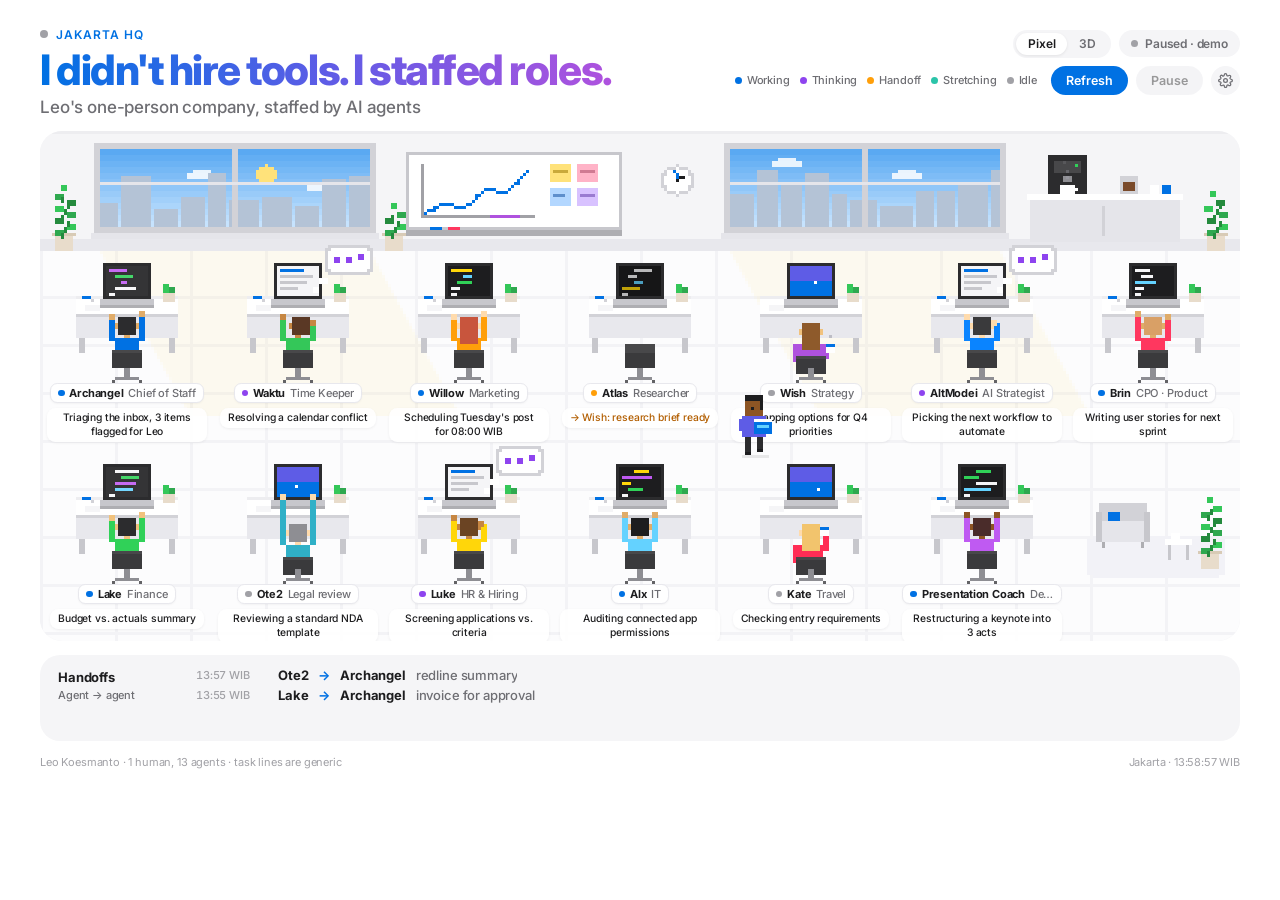
==== commit 30f73061: "Add 'stretching' state (explicit, or working + task mentions stretch) to pixel and 3D views, legend," ====
--- a/index.html
+++ b/index.html
@@ -181,14 +181,15 @@
 /* screens */
 function drawScreen(a,t){
   const x=a.cx-7,y=a.dy-10,w=14,h=10;
-  if(a.state==="working"){
+  const st=O.effState(a);
+  if(st==="working"){
     R(x,y,w,h,"#1D1D1F");
     const scroll=Math.floor(t*3+a.phase), cols=["#64D2FF","#BF5AF2","#30D158","#FFD60A","#F5F5F7"];
     for(let i=0;i<4;i++){ const n=scroll+i, ind=Math.floor(hash(a.seed+n*3)*3)*2, len=2+Math.floor(hash(a.seed*7+n)*(10-ind));
       R(x+1+ind,y+1+i*2,len,1,cols[Math.floor(hash(n+a.seed)*5)]); }
     if(Math.floor(t*2)%2) R(x+1,y+9,2,1,"#F5F5F7");
     if(hash(Math.floor(t*12)+a.seed)>.85){ ctx.fillStyle="rgba(255,255,255,.10)"; ctx.fillRect(x,y,w,h); }
-  } else if(a.state==="thinking"){
+  } else if(st==="thinking"){
     R(x,y,w,h,"#F5F5F7"); R(x+1,y+1,8,1,"#0071E3");
     for(let i=0;i<3;i++) R(x+1,y+3+i*2,[11,9,6][i],1,"#C7C7CC");
   } else {
@@ -209,11 +210,31 @@
   R(cx-14,dy+3,5,2,"#F5F5F7");
   if(nowS()<a.folderUntil){ R(cx+6,dy+1,6,3,"#0071E3"); R(cx+6,dy+1,6,1,"#FFFFFF"); }
 }
+/* standing beside the chair, arms overhead, swaying (per-agent timing) */
+function drawStretcher(a,t){
+  const L=a.look, x=a.cx+11, y=a.dy+28, sp=1.1+hash(a.seed)*0.6, ph=t*sp+a.phase;
+  const sway=Math.round(Math.sin(ph)*1.4), roll=((ph*0.5)%6)<1.2;   // occasional arms-down shoulder roll
+  R(x-4,y,9,1,"rgba(0,0,0,.08)");
+  R(x-3,y-6,2,6,L.pants); R(x+1,y-6,2,6,L.pants); R(x-3,y-1,2,1,"#1D1D1F"); R(x+1,y-1,2,1,"#1D1D1F");
+  const ux=x+Math.round(sway*0.5);
+  R(ux-4,y-13,8,7,L.shirt);
+  const hx=x+sway;
+  R(hx-3,y-19,6,6,L.skin); R(hx-3,y-20,6,2,L.hair); R(hx-3,y-19,1,3,L.hair); R(hx+2,y-19,1,3,L.hair);
+  if(L.long){ R(hx-4,y-19,1,6,L.hair); R(hx+3,y-19,1,6,L.hair); }
+  R(hx-2,y-16,1,1,"#1D1D1F"); R(hx+1,y-16,1,1,"#1D1D1F"); R(hx-1,y-14,2,1,"#E07A7A");
+  if(roll){ const r=Math.floor(t*6)%2; R(ux-5,y-13+r,1,6,L.shirt); R(ux+4,y-13+(1-r),1,6,L.shirt); R(ux-5,y-7+r,1,1,L.skin); R(ux+4,y-7+(1-r),1,1,L.skin); }
+  else { // arms straight up, hands together above the head
+    R(ux-5,y-21,1,8,L.shirt); R(ux+4,y-21,1,8,L.shirt);
+    R(hx+sway-4,y-24,2,3,L.shirt); R(hx+sway+2,y-24,2,3,L.shirt); R(hx+sway-2,y-26,4,2,L.skin);
+  }
+}
 function drawSeated(a,t){
   const {cx,dy}=a, L=a.look;
   const chair=()=>{ R(cx-1,dy+24,2,3,"#8E8E93"); R(cx-4,dy+27,8,1,"#8E8E93"); R(cx-5,dy+28,1,1,"#636366"); R(cx+4,dy+28,1,1,"#636366"); };
   if(a.walker){ chair(); R(cx-5,dy+16,10,3,"#48484A"); R(cx-5,dy+18,10,6,"#3A3A3C"); R(cx-5,dy+18,10,1,"#48484A"); return; }
-  const st=a.state, lean=st==="idle"?2:0, by=dy+lean;
+  const st=O.effState(a);
+  if(st==="stretching"){ chair(); R(cx-5,dy+16,10,3,"#48484A"); R(cx-5,dy+18,10,6,"#3A3A3C"); R(cx-5,dy+18,10,1,"#48484A"); drawStretcher(a,t); return; }
+  const lean=st==="idle"?2:0, by=dy+lean;
   let tilt=0; if(st==="thinking") tilt=Math.sin(t*1.6+a.phase)>.5?1:0;
   // body
   R(cx-4,by+14,8,9,L.shirt);
--- a/shared.css
+++ b/shared.css
@@ -1,6 +1,6 @@
 /* Shared styles for the agent office (pixel + 3D): header, controls, settings, feed. */
 :root{--ink:#1D1D1F;--muted:#6E6E73;--faint:#A1A1A6;--accent:#0071E3;--card:#F5F5F7;--line:#E8E8ED;
-      --working:#0071E3;--thinking:#8E44EF;--idle:#A1A1A6;--handoff:#FF9F0A}
+      --working:#0071E3;--thinking:#8E44EF;--idle:#A1A1A6;--handoff:#FF9F0A;--stretching:#2BC4A9}
 *{box-sizing:border-box;margin:0;padding:0}
 html,body{background:#fff;color:var(--ink)}
 body{font-family:-apple-system,BlinkMacSystemFont,"SF Pro Display","SF Pro Text","Inter","Helvetica Neue",Arial,sans-serif;
@@ -71,6 +71,7 @@
 .lab[data-s="working"] .np i{background:var(--working);animation:blink 1s infinite}
 .lab[data-s="thinking"] .np i{background:var(--thinking)}
 .lab[data-s="handoff"] .np i{background:var(--handoff);animation:blink .6s infinite}
+.lab[data-s="stretching"] .np i{background:var(--stretching)}
 .lab[data-s="handoff"] .cap{color:#B25E00}
 .lab .cap.out{opacity:0;transform:translateY(3px)}
 
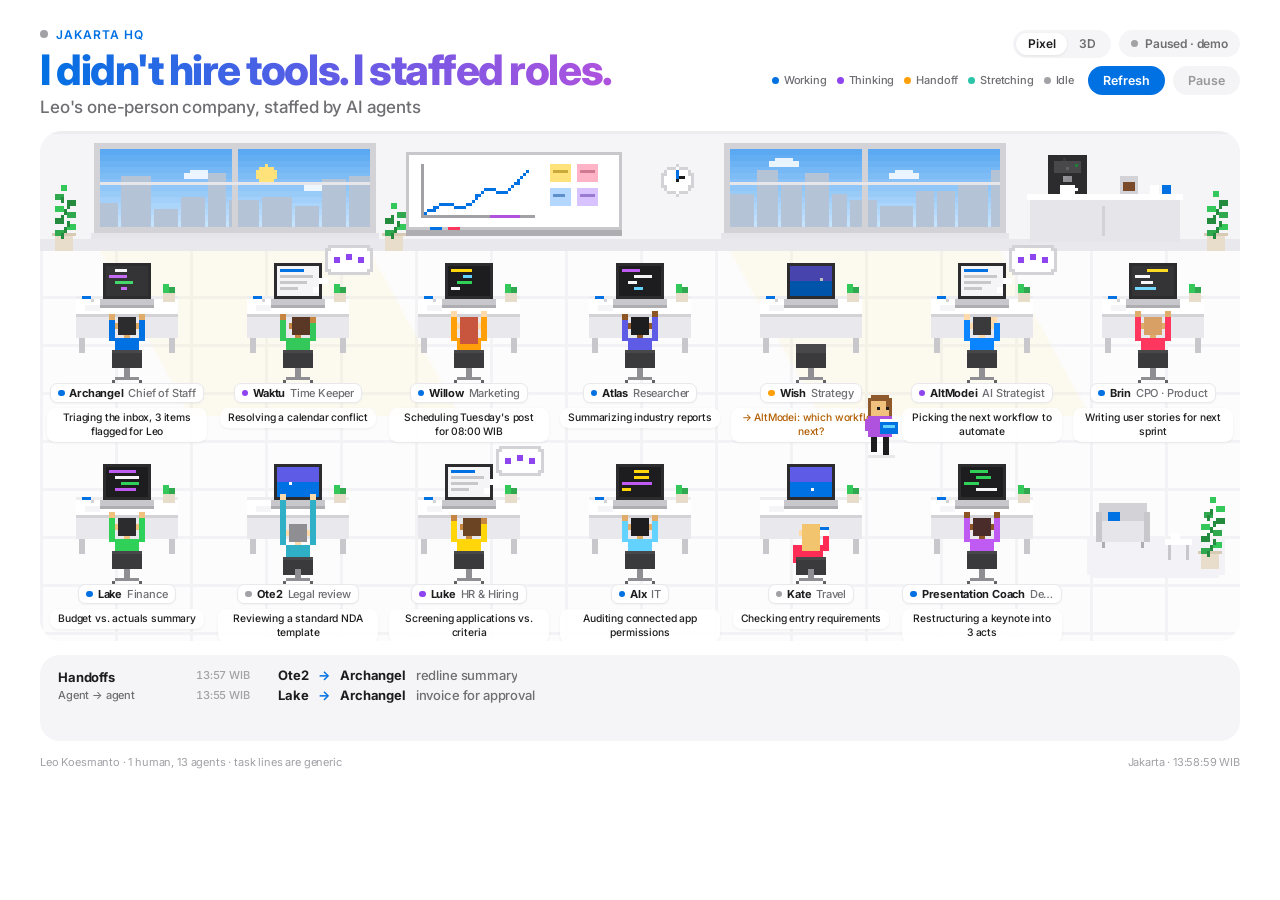
==== commit a35b30ad: "Cache-bust shared assets" ====
--- a/index.html
+++ b/index.html
@@ -7,7 +7,7 @@
 <link rel="preconnect" href="https://fonts.googleapis.com">
 <link rel="preconnect" href="https://fonts.gstatic.com" crossorigin>
 <link href="https://fonts.googleapis.com/css2?family=Inter:wght@400;500;600;700;800&display=swap" rel="stylesheet">
-<link rel="stylesheet" href="shared.css">
+<link rel="stylesheet" href="shared.css?v=202610171757">
 <style>
   /* Pixel scene */
   .scene-scroll{border-radius:22px;overflow:hidden;background:var(--card)}
@@ -50,7 +50,7 @@
   <section class="feed" id="officeFeed"></section>
   <footer id="officeFooter"></footer>
 </div>
-<script src="shared.js"></script>
+<script src="shared.js?v=202610171757"></script>
 <script>
 /* Pixel renderer. Data, controls and handoff queue live in shared.js (window.Office). */
 const O = window.Office;
--- a/shared.css
+++ b/shared.css
@@ -1,4 +1,4 @@
-/* Shared styles for the agent office (pixel + 3D): header, controls, settings, feed. */
+/* Shared styles for the agent office (pixel + 3D): header, controls, feed. */
 :root{--ink:#1D1D1F;--muted:#6E6E73;--faint:#A1A1A6;--accent:#0071E3;--card:#F5F5F7;--line:#E8E8ED;
       --working:#0071E3;--thinking:#8E44EF;--idle:#A1A1A6;--handoff:#FF9F0A;--stretching:#2BC4A9}
 *{box-sizing:border-box;margin:0;padding:0}
@@ -42,18 +42,6 @@
 .note{font-size:11px;color:var(--muted);min-height:14px;text-align:right;max-width:420px}
 .note.warn{color:#B25E00}
 
-/* settings popover */
-.settings{position:absolute;top:calc(100% + 8px);right:0;z-index:20;width:320px;background:#fff;border:1px solid var(--line);
-          border-radius:18px;box-shadow:0 12px 40px rgba(0,0,0,.12);padding:16px;display:none;text-align:left}
-.settings.open{display:block}
-.settings h3{font-size:14px;font-weight:700;margin-bottom:2px}
-.settings p{font-size:11px;color:var(--muted);margin-bottom:12px;line-height:1.4}
-.settings label{display:block;font-size:11.5px;font-weight:600;margin:10px 0 4px}
-.settings input{width:100%;font:inherit;font-size:13px;border:1px solid var(--line);background:var(--card);border-radius:10px;padding:8px 10px;outline:none}
-.settings input:focus{border-color:var(--accent);background:#fff}
-.settings .acts{display:flex;justify-content:space-between;align-items:center;margin-top:14px;gap:8px}
-.settings .saved{font-size:11px;color:#1E7D3A}
-
 /* feed */
 .feed{background:var(--card);border-radius:20px;padding:12px 18px;display:flex;gap:20px;align-items:flex-start}
 .feed h2{font-size:13px;font-weight:700;min-width:118px;padding-top:2px}
@@ -84,7 +72,6 @@
   .wrap{padding:20px 16px}
   header{flex-direction:column;align-items:flex-start;gap:12px}
   .side{align-items:flex-start}.row{justify-content:flex-start}.note{text-align:left}
-  .settings{left:0;right:auto;width:min(320px,calc(100vw - 32px))}
   h1{font-size:34px}.sub{font-size:15px}
   .feed{flex-direction:column;gap:6px}
   .stream{height:auto;max-height:96px}
